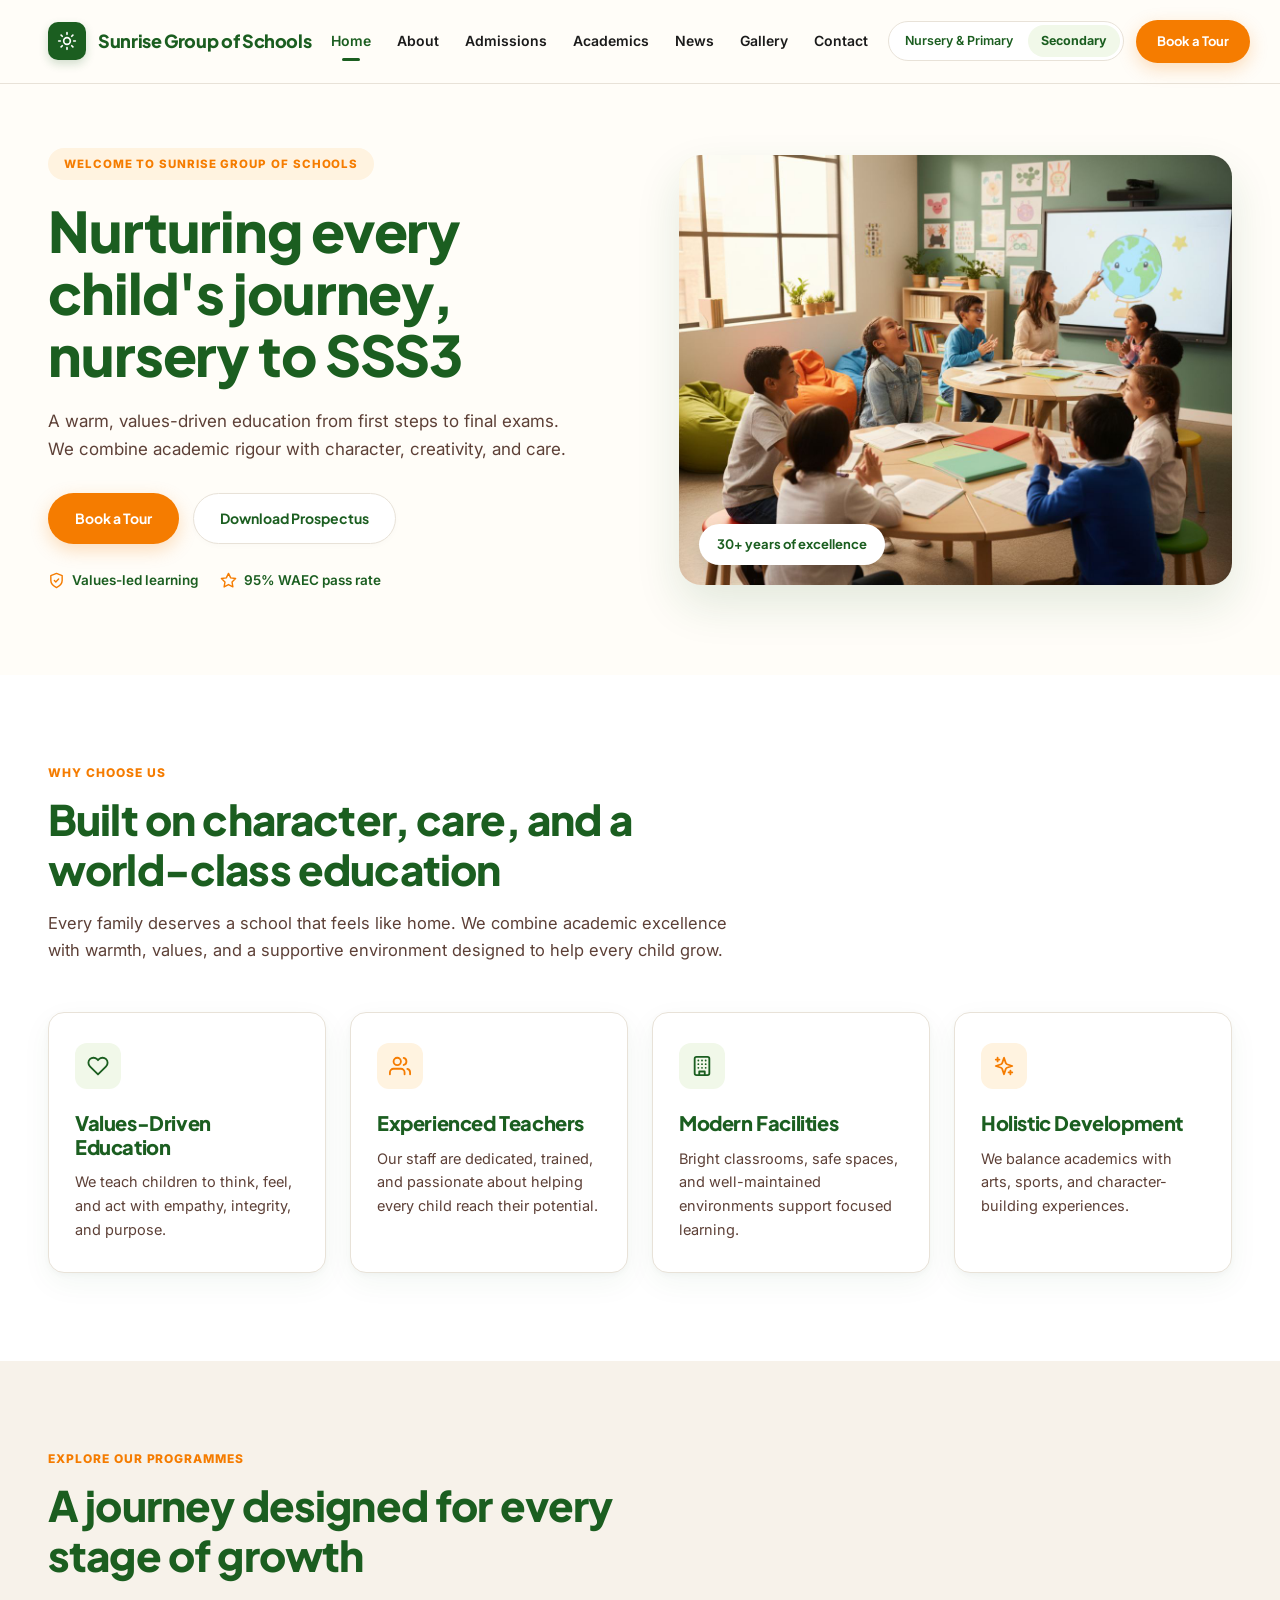
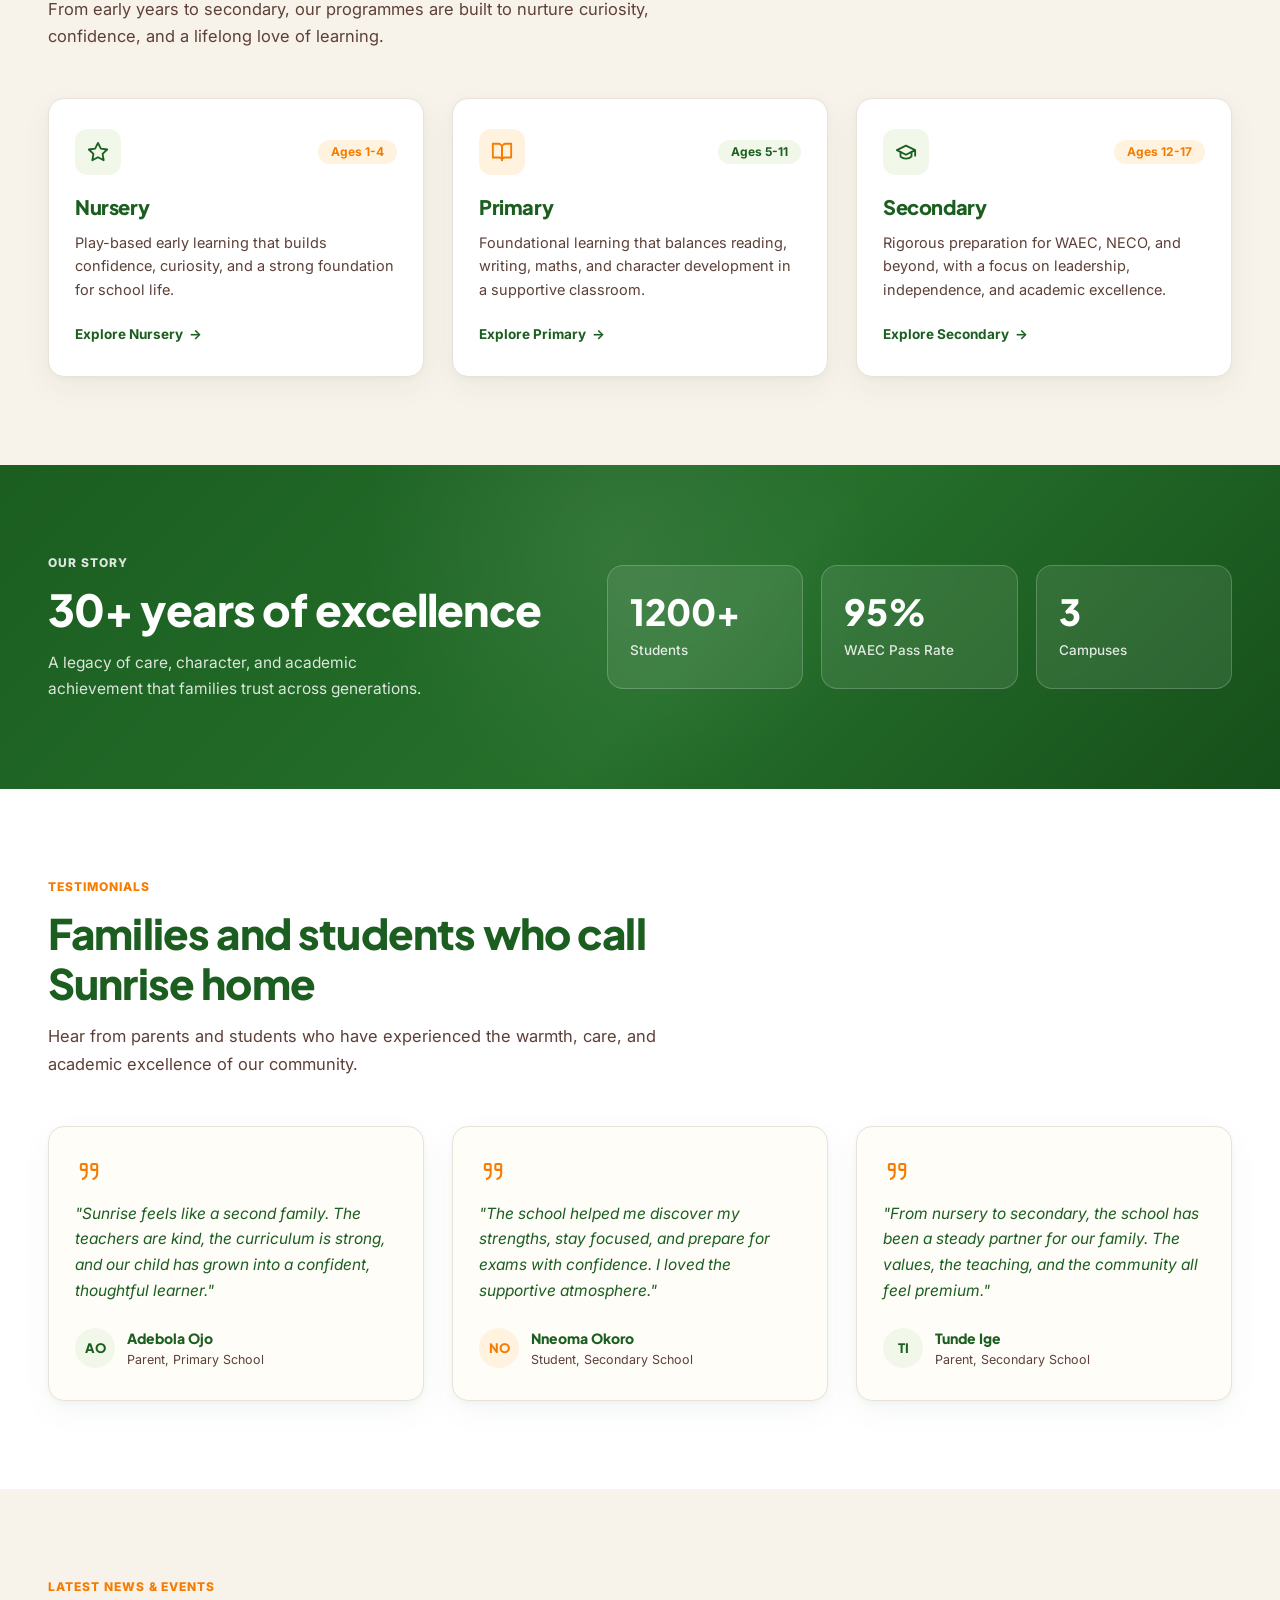
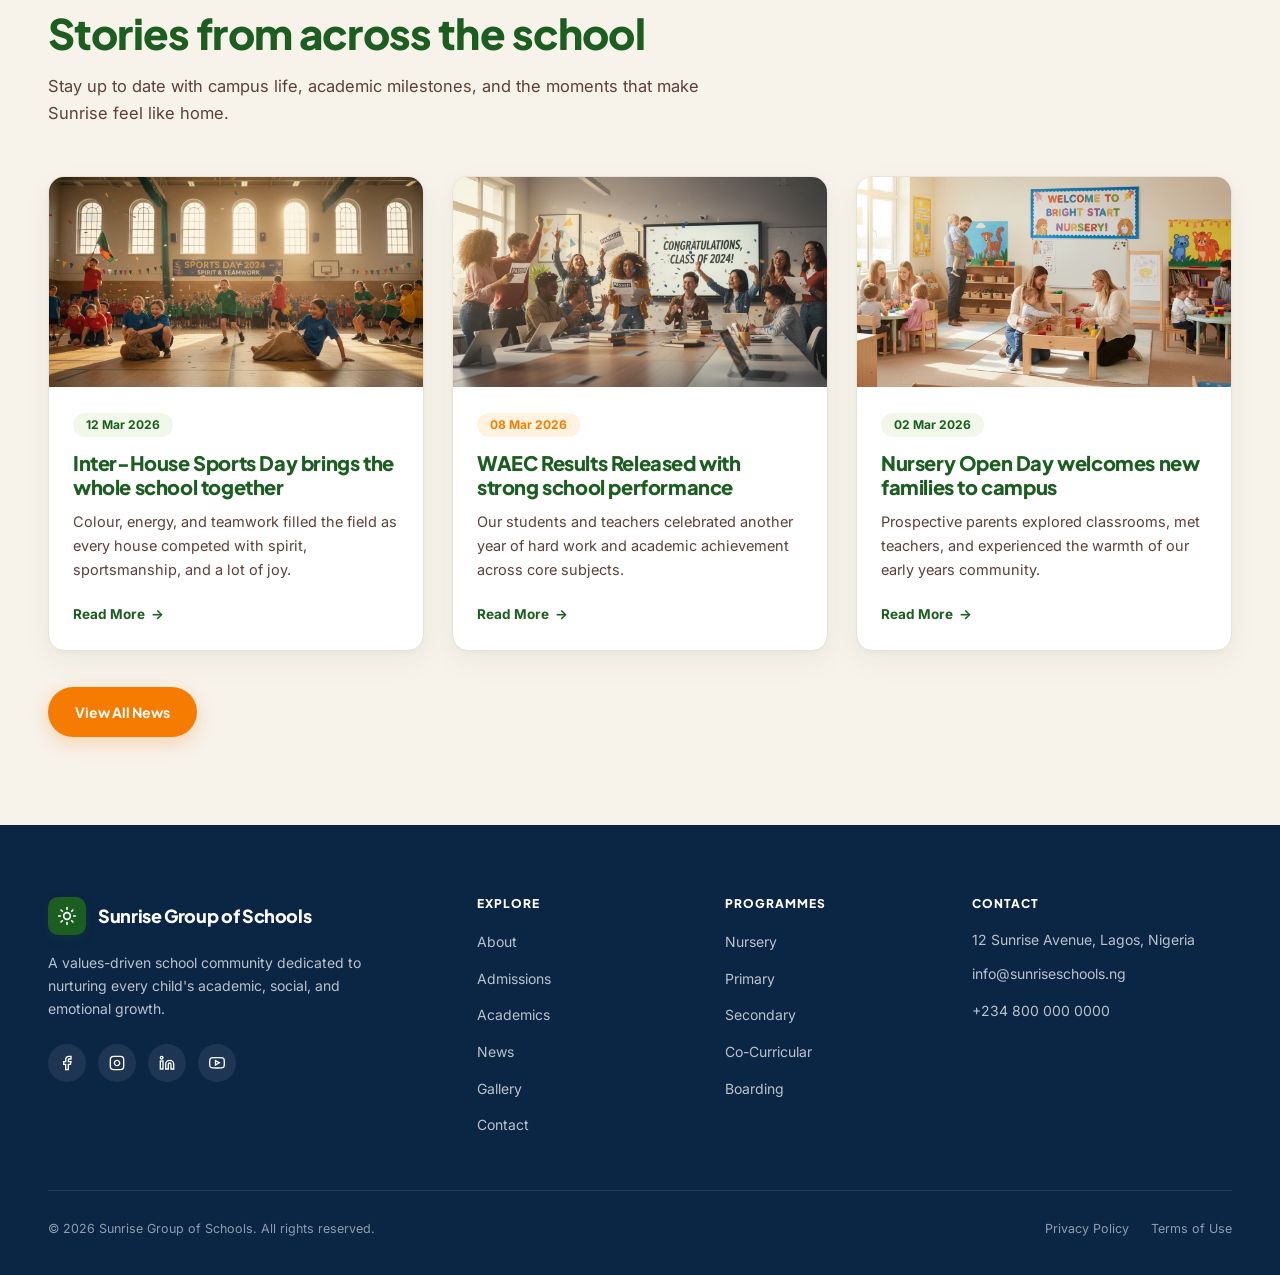
==== index.html @ 2dfd9994 "Build complete Sunrise Group of Schools website from Figma PDFs and all remaining pages" ====
<!DOCTYPE html>
<html lang="en">
<head>
  <meta charset="UTF-8" />
  <meta name="viewport" content="width=device-width, initial-scale=1.0" />
  <title>Sunrise Group of Schools | Nurturing Every Child's Journey, Nursery to SSS3</title>
  <meta name="description" content="A warm, values-driven education from first steps to final exams. Sunrise Group of Schools combines academic rigour with character, creativity, and care across Lagos, Nigeria." />
  <link rel="stylesheet" href="assets/css/styles.css" />
</head>
<body>

  <!-- ================= HEADER ================= -->
  <header class="site-header">
    <div class="header-inner">
      <a href="index.html" class="brand-logo">
        <span class="brand-icon" aria-hidden="true">
          <svg viewBox="0 0 24 24" fill="none" stroke="currentColor" stroke-width="2" stroke-linecap="round" stroke-linejoin="round">
            <circle cx="12" cy="12" r="4"></circle>
            <path d="M12 2v2M12 20v2M4.93 4.93l1.41 1.41M17.66 17.66l1.41 1.41M2 12h2M20 12h2M6.34 17.66l-1.41 1.41M19.07 4.93l-1.41 1.41"></path>
          </svg>
        </span>
        <span>Sunrise Group of Schools</span>
      </a>

      <nav class="main-nav" aria-label="Main Navigation">
        <a href="index.html" class="nav-link active">Home</a>
        <a href="about.html" class="nav-link">About</a>
        <a href="admissions.html" class="nav-link">Admissions</a>
        <a href="academics.html" class="nav-link">Academics</a>
        <a href="news.html" class="nav-link">News</a>
        <a href="gallery.html" class="nav-link">Gallery</a>
        <a href="contact.html" class="nav-link">Contact</a>
      </nav>

      <div class="header-actions">
        <div class="programme-switcher" aria-label="School Sections">
          <a href="nursery-primary.html" class="programme-pill">Nursery &amp; Primary</a>
          <a href="secondary.html" class="programme-pill highlighted">Secondary</a>
        </div>
        <button class="mobile-menu-toggle" aria-label="Toggle Menu" aria-expanded="false">
          <svg width="20" height="20" viewBox="0 0 24 24" fill="none" stroke="currentColor" stroke-width="2.2" stroke-linecap="round">
            <line x1="3" y1="6" x2="21" y2="6"></line>
            <line x1="3" y1="12" x2="21" y2="12"></line>
            <line x1="3" y1="18" x2="21" y2="18"></line>
          </svg>
        </button>
        <a href="contact.html#book-tour" class="btn btn-sm btn-orange">Book a Tour</a>
      </div>
    </div>

    <!-- Mobile Navigation Drawer -->
    <div class="mobile-drawer">
      <a href="index.html" class="nav-link active">Home</a>
      <a href="about.html" class="nav-link">About</a>
      <a href="admissions.html" class="nav-link">Admissions</a>
      <a href="academics.html" class="nav-link">Academics</a>
      <a href="news.html" class="nav-link">News</a>
      <a href="gallery.html" class="nav-link">Gallery</a>
      <a href="contact.html" class="nav-link">Contact</a>
      <div class="programme-switcher">
        <a href="nursery-primary.html" class="programme-pill">Nursery &amp; Primary</a>
        <a href="secondary.html" class="programme-pill highlighted">Secondary</a>
      </div>
    </div>
  </header>

  <main>
    <!-- ================= HERO SECTION ================= -->
    <section class="hero-split">
      <div class="container">
        <div class="hero-grid">
          <div class="hero-content">
            <span class="eyebrow-pill">Welcome to Sunrise Group of Schools</span>
            <h1 class="hero-title">Nurturing every child's journey, nursery to SSS3</h1>
            <p class="hero-desc">
              A warm, values-driven education from first steps to final exams. We combine academic rigour with character, creativity, and care.
            </p>
            <div class="hero-buttons">
              <a href="contact.html#book-tour" class="btn btn-orange">Book a Tour</a>
              <a href="assets/Sunrise-Prospectus-2026.pdf" download class="btn btn-outline">Download Prospectus</a>
            </div>
            <div class="hero-trust">
              <span class="trust-item">
                <svg viewBox="0 0 24 24" fill="none" stroke="currentColor" stroke-width="2" stroke-linecap="round" stroke-linejoin="round">
                  <path d="M12 22s8-4 8-10V5l-8-3-8 3v7c0 6 8 10 8 10z"></path>
                  <path d="m9 12 2 2 4-4"></path>
                </svg>
                Values-led learning
              </span>
              <span class="trust-item">
                <svg viewBox="0 0 24 24" fill="none" stroke="currentColor" stroke-width="2" stroke-linecap="round" stroke-linejoin="round">
                  <polygon points="12 2 15.09 8.26 22 9.27 17 14.14 18.18 21.02 12 17.77 5.82 21.02 7 14.14 2 9.27 8.91 8.26 12 2"></polygon>
                </svg>
                95% WAEC pass rate
              </span>
            </div>
          </div>

          <div class="hero-media">
            <img src="assets/images/hero-home.jpg" alt="Sunrise Group of Schools teacher and smiling students in interactive classroom" />
            <div class="floating-pill">30+ years of excellence</div>
          </div>
        </div>
      </div>
    </section>

    <!-- ================= WHY CHOOSE US ================= -->
    <section class="section section-white">
      <div class="container">
        <div class="section-header">
          <span class="eyebrow-text">Why Choose Us</span>
          <h2 class="section-title">Built on character, care, and a world-class education</h2>
          <p class="section-subtitle">
            Every family deserves a school that feels like home. We combine academic excellence with warmth, values, and a supportive environment designed to help every child grow.
          </p>
        </div>

        <div class="grid-4">
          <div class="card">
            <div class="icon-box green">
              <svg viewBox="0 0 24 24" fill="none" stroke="currentColor" stroke-width="2" stroke-linecap="round" stroke-linejoin="round">
                <path d="M20.84 4.61a5.5 5.5 0 0 0-7.78 0L12 5.67l-1.06-1.06a5.5 5.5 0 0 0-7.78 7.78l1.06 1.06L12 21.23l7.78-7.78 1.06-1.06a5.5 5.5 0 0 0 0-7.78z"></path>
              </svg>
            </div>
            <h3 class="card-title">Values-Driven Education</h3>
            <p class="card-text">
              We teach children to think, feel, and act with empathy, integrity, and purpose.
            </p>
          </div>

          <div class="card">
            <div class="icon-box orange">
              <svg viewBox="0 0 24 24" fill="none" stroke="currentColor" stroke-width="2" stroke-linecap="round" stroke-linejoin="round">
                <path d="M17 21v-2a4 4 0 0 0-4-4H5a4 4 0 0 0-4 4v2"></path>
                <circle cx="9" cy="7" r="4"></circle>
                <path d="M23 21v-2a4 4 0 0 0-3-3.87"></path>
                <path d="M16 3.13a4 4 0 0 1 0 7.75"></path>
              </svg>
            </div>
            <h3 class="card-title">Experienced Teachers</h3>
            <p class="card-text">
              Our staff are dedicated, trained, and passionate about helping every child reach their potential.
            </p>
          </div>

          <div class="card">
            <div class="icon-box green">
              <svg viewBox="0 0 24 24" fill="none" stroke="currentColor" stroke-width="2" stroke-linecap="round" stroke-linejoin="round">
                <rect x="4" y="2" width="16" height="20" rx="2" ry="2"></rect>
                <path d="M9 22v-4h6v4"></path>
                <path d="M8 6h.01M16 6h.01M12 6h.01M12 10h.01M12 14h.01M16 10h.01M16 14h.01M8 10h.01M8 14h.01"></path>
              </svg>
            </div>
            <h3 class="card-title">Modern Facilities</h3>
            <p class="card-text">
              Bright classrooms, safe spaces, and well-maintained environments support focused learning.
            </p>
          </div>

          <div class="card">
            <div class="icon-box orange">
              <svg viewBox="0 0 24 24" fill="none" stroke="currentColor" stroke-width="2" stroke-linecap="round" stroke-linejoin="round">
                <path d="m12 3-1.912 5.813a2 2 0 0 1-1.275 1.275L3 12l5.813 1.912a2 2 0 0 1 1.275 1.275L12 21l1.912-5.813a2 2 0 0 1 1.275-1.275L21 12l-5.813-1.912a2 2 0 0 1-1.275-1.275L12 3Z"></path>
                <path d="M5 3v4M19 17v4M3 5h4M17 19h4"></path>
              </svg>
            </div>
            <h3 class="card-title">Holistic Development</h3>
            <p class="card-text">
              We balance academics with arts, sports, and character-building experiences.
            </p>
          </div>
        </div>
      </div>
    </section>

    <!-- ================= EXPLORE OUR PROGRAMMES ================= -->
    <section class="section section-oatmeal">
      <div class="container">
        <div class="section-header">
          <span class="eyebrow-text">Explore Our Programmes</span>
          <h2 class="section-title">A journey designed for every stage of growth</h2>
          <p class="section-subtitle">
            From early years to secondary, our programmes are built to nurture curiosity, confidence, and a lifelong love of learning.
          </p>
        </div>

        <div class="grid-3">
          <div class="card">
            <div class="card-top-between">
              <div class="icon-box green">
                <svg viewBox="0 0 24 24" fill="none" stroke="currentColor" stroke-width="2" stroke-linecap="round" stroke-linejoin="round">
                  <polygon points="12 2 15.09 8.26 22 9.27 17 14.14 18.18 21.02 12 17.77 5.82 21.02 7 14.14 2 9.27 8.91 8.26 12 2"></polygon>
                </svg>
              </div>
              <span class="badge badge-orange">Ages 1-4</span>
            </div>
            <h3 class="card-title">Nursery</h3>
            <p class="card-text">
              Play-based early learning that builds confidence, curiosity, and a strong foundation for school life.
            </p>
            <a href="nursery-primary.html#nursery" class="card-link">Explore Nursery <span>&rarr;</span></a>
          </div>

          <div class="card">
            <div class="card-top-between">
              <div class="icon-box orange">
                <svg viewBox="0 0 24 24" fill="none" stroke="currentColor" stroke-width="2" stroke-linecap="round" stroke-linejoin="round">
                  <path d="M2 3h6a4 4 0 0 1 4 4v14a3 3 0 0 0-3-3H2z"></path>
                  <path d="M22 3h-6a4 4 0 0 0-4 4v14a3 3 0 0 1 3-3h7z"></path>
                </svg>
              </div>
              <span class="badge badge-green">Ages 5-11</span>
            </div>
            <h3 class="card-title">Primary</h3>
            <p class="card-text">
              Foundational learning that balances reading, writing, maths, and character development in a supportive classroom.
            </p>
            <a href="nursery-primary.html#primary" class="card-link">Explore Primary <span>&rarr;</span></a>
          </div>

          <div class="card">
            <div class="card-top-between">
              <div class="icon-box green">
                <svg viewBox="0 0 24 24" fill="none" stroke="currentColor" stroke-width="2" stroke-linecap="round" stroke-linejoin="round">
                  <path d="M22 10v6M2 10l10-5 10 5-10 5z"></path>
                  <path d="M6 12v5c3 3 9 3 12 0v-5"></path>
                </svg>
              </div>
              <span class="badge badge-orange">Ages 12-17</span>
            </div>
            <h3 class="card-title">Secondary</h3>
            <p class="card-text">
              Rigorous preparation for WAEC, NECO, and beyond, with a focus on leadership, independence, and academic excellence.
            </p>
            <a href="secondary.html" class="card-link">Explore Secondary <span>&rarr;</span></a>
          </div>
        </div>
      </div>
    </section>

    <!-- ================= OUR STORY STATS BANNER ================= -->
    <section class="section section-green">
      <div class="container">
        <div class="stats-banner-grid">
          <div>
            <span class="eyebrow-text light">Our Story</span>
            <h2 class="stats-banner-title">30+ years of excellence</h2>
            <p class="stats-banner-desc">
              A legacy of care, character, and academic achievement that families trust across generations.
            </p>
          </div>

          <div class="stats-cards-row">
            <div class="stat-glass-card">
              <div class="stat-number">1200+</div>
              <div class="stat-label">Students</div>
            </div>
            <div class="stat-glass-card">
              <div class="stat-number">95%</div>
              <div class="stat-label">WAEC Pass Rate</div>
            </div>
            <div class="stat-glass-card">
              <div class="stat-number">3</div>
              <div class="stat-label">Campuses</div>
            </div>
          </div>
        </div>
      </div>
    </section>

    <!-- ================= TESTIMONIALS ================= -->
    <section class="section section-white">
      <div class="container">
        <div class="section-header">
          <span class="eyebrow-text">Testimonials</span>
          <h2 class="section-title">Families and students who call Sunrise home</h2>
          <p class="section-subtitle">
            Hear from parents and students who have experienced the warmth, care, and academic excellence of our community.
          </p>
        </div>

        <div class="grid-3">
          <div class="card card-cream">
            <div class="quote-mark" aria-hidden="true">
              <svg viewBox="0 0 24 24" fill="none" stroke="currentColor" stroke-width="1.8">
                <path d="M10 11H6a1 1 0 0 1-1-1V7a1 1 0 0 1 1-1h3a1 1 0 0 1 1 1v7c0 2.667-1.333 4.333-4 5"></path>
                <path d="M19 11h-4a1 1 0 0 1-1-1V7a1 1 0 0 1 1-1h3a1 1 0 0 1 1 1v7c0 2.667-1.333 4.333-4 5"></path>
              </svg>
            </div>
            <p class="quote-text">
              "Sunrise feels like a second family. The teachers are kind, the curriculum is strong, and our child has grown into a confident, thoughtful learner."
            </p>
            <div class="quote-author">
              <span class="avatar-initials green">AO</span>
              <div>
                <div class="author-name">Adebola Ojo</div>
                <div class="author-meta">Parent, Primary School</div>
              </div>
            </div>
          </div>

          <div class="card card-cream">
            <div class="quote-mark" aria-hidden="true">
              <svg viewBox="0 0 24 24" fill="none" stroke="currentColor" stroke-width="1.8">
                <path d="M10 11H6a1 1 0 0 1-1-1V7a1 1 0 0 1 1-1h3a1 1 0 0 1 1 1v7c0 2.667-1.333 4.333-4 5"></path>
                <path d="M19 11h-4a1 1 0 0 1-1-1V7a1 1 0 0 1 1-1h3a1 1 0 0 1 1 1v7c0 2.667-1.333 4.333-4 5"></path>
              </svg>
            </div>
            <p class="quote-text">
              "The school helped me discover my strengths, stay focused, and prepare for exams with confidence. I loved the supportive atmosphere."
            </p>
            <div class="quote-author">
              <span class="avatar-initials orange">NO</span>
              <div>
                <div class="author-name">Nneoma Okoro</div>
                <div class="author-meta">Student, Secondary School</div>
              </div>
            </div>
          </div>

          <div class="card card-cream">
            <div class="quote-mark" aria-hidden="true">
              <svg viewBox="0 0 24 24" fill="none" stroke="currentColor" stroke-width="1.8">
                <path d="M10 11H6a1 1 0 0 1-1-1V7a1 1 0 0 1 1-1h3a1 1 0 0 1 1 1v7c0 2.667-1.333 4.333-4 5"></path>
                <path d="M19 11h-4a1 1 0 0 1-1-1V7a1 1 0 0 1 1-1h3a1 1 0 0 1 1 1v7c0 2.667-1.333 4.333-4 5"></path>
              </svg>
            </div>
            <p class="quote-text">
              "From nursery to secondary, the school has been a steady partner for our family. The values, the teaching, and the community all feel premium."
            </p>
            <div class="quote-author">
              <span class="avatar-initials green">TI</span>
              <div>
                <div class="author-name">Tunde Ige</div>
                <div class="author-meta">Parent, Secondary School</div>
              </div>
            </div>
          </div>
        </div>
      </div>
    </section>

    <!-- ================= LATEST NEWS & EVENTS ================= -->
    <section class="section section-oatmeal">
      <div class="container">
        <div class="section-header">
          <span class="eyebrow-text">Latest News &amp; Events</span>
          <h2 class="section-title">Stories from across the school</h2>
          <p class="section-subtitle">
            Stay up to date with campus life, academic milestones, and the moments that make Sunrise feel like home.
          </p>
        </div>

        <div class="grid-3">
          <article class="photo-card">
            <div class="photo-card-img">
              <img src="assets/images/news-sports-day.jpg" alt="Inter-House Sports Day brings the whole school together" />
            </div>
            <div class="photo-card-body">
              <div style="margin-bottom: 14px;">
                <span class="badge badge-green">12 Mar 2026</span>
              </div>
              <h3 class="card-title">Inter-House Sports Day brings the whole school together</h3>
              <p class="card-text">
                Colour, energy, and teamwork filled the field as every house competed with spirit, sportsmanship, and a lot of joy.
              </p>
              <a href="news.html#sports-day" class="card-link">Read More <span>&rarr;</span></a>
            </div>
          </article>

          <article class="photo-card">
            <div class="photo-card-img">
              <img src="assets/images/news-waec-results.jpg" alt="WAEC Results Released with strong school performance" />
            </div>
            <div class="photo-card-body">
              <div style="margin-bottom: 14px;">
                <span class="badge badge-orange">08 Mar 2026</span>
              </div>
              <h3 class="card-title">WAEC Results Released with strong school performance</h3>
              <p class="card-text">
                Our students and teachers celebrated another year of hard work and academic achievement across core subjects.
              </p>
              <a href="news.html#waec-results" class="card-link">Read More <span>&rarr;</span></a>
            </div>
          </article>

          <article class="photo-card">
            <div class="photo-card-img">
              <img src="assets/images/news-nursery-openday.jpg" alt="Nursery Open Day welcomes new families to campus" />
            </div>
            <div class="photo-card-body">
              <div style="margin-bottom: 14px;">
                <span class="badge badge-green">02 Mar 2026</span>
              </div>
              <h3 class="card-title">Nursery Open Day welcomes new families to campus</h3>
              <p class="card-text">
                Prospective parents explored classrooms, met teachers, and experienced the warmth of our early years community.
              </p>
              <a href="news.html#nursery-openday" class="card-link">Read More <span>&rarr;</span></a>
            </div>
          </article>
        </div>

        <div style="margin-top: 36px;">
          <a href="news.html" class="btn btn-orange">View All News</a>
        </div>
      </div>
    </section>
  </main>

  <!-- ================= FOOTER ================= -->
  <footer class="site-footer">
    <div class="container">
      <div class="footer-grid">
        <div>
          <a href="index.html" class="brand-logo">
            <span class="brand-icon" aria-hidden="true">
              <svg viewBox="0 0 24 24" fill="none" stroke="currentColor" stroke-width="2" stroke-linecap="round" stroke-linejoin="round">
                <circle cx="12" cy="12" r="4"></circle>
                <path d="M12 2v2M12 20v2M4.93 4.93l1.41 1.41M17.66 17.66l1.41 1.41M2 12h2M20 12h2M6.34 17.66l-1.41 1.41M19.07 4.93l-1.41 1.41"></path>
              </svg>
            </span>
            <span class="footer-brand-title">Sunrise Group of Schools</span>
          </a>
          <p class="footer-desc">
            A values-driven school community dedicated to nurturing every child's academic, social, and emotional growth.
          </p>
          <div class="social-links">
            <a href="contact.html" class="social-btn" aria-label="Facebook">
              <svg viewBox="0 0 24 24" fill="none" stroke="currentColor" stroke-width="2"><path d="M18 2h-3a5 5 0 0 0-5 5v3H7v4h3v8h4v-8h3l1-4h-4V7a1 1 0 0 1 1-1h3z"></path></svg>
            </a>
            <a href="gallery.html" class="social-btn" aria-label="Instagram">
              <svg viewBox="0 0 24 24" fill="none" stroke="currentColor" stroke-width="2"><rect x="2" y="2" width="20" height="20" rx="5" ry="5"></rect><path d="M16 11.37A4 4 0 1 1 12.63 8 4 4 0 0 1 16 11.37z"></path><line x1="17.5" y1="6.5" x2="17.51" y2="6.5"></line></svg>
            </a>
            <a href="about.html" class="social-btn" aria-label="LinkedIn">
              <svg viewBox="0 0 24 24" fill="none" stroke="currentColor" stroke-width="2"><path d="M16 8a6 6 0 0 1 6 6v7h-4v-7a2 2 0 0 0-2-2 2 2 0 0 0-2 2v7h-4v-7a6 6 0 0 1 6-6z"></path><rect x="2" y="9" width="4" height="12"></rect><circle cx="4" cy="4" r="2"></circle></svg>
            </a>
            <a href="news.html" class="social-btn" aria-label="YouTube">
              <svg viewBox="0 0 24 24" fill="none" stroke="currentColor" stroke-width="2"><path d="M22.54 6.42a2.78 2.78 0 0 0-1.94-2C18.88 4 12 4 12 4s-6.88 0-8.6.46a2.78 2.78 0 0 0-1.94 2A29 29 0 0 0 1 11.75a29 29 0 0 0 .46 5.33A2.78 2.78 0 0 0 3.4 19c1.72.46 8.6.46 8.6.46s6.88 0 8.6-.46a2.78 2.78 0 0 0 1.94-2 29 29 0 0 0 .46-5.25 29 29 0 0 0-.46-5.33z"></path><polygon points="9.75 15.02 15.5 11.75 9.75 8.48 9.75 15.02"></polygon></svg>
            </a>
          </div>
        </div>

        <div>
          <h4 class="footer-col-title">Explore</h4>
          <ul class="footer-links">
            <li><a href="about.html">About</a></li>
            <li><a href="admissions.html">Admissions</a></li>
            <li><a href="academics.html">Academics</a></li>
            <li><a href="news.html">News</a></li>
            <li><a href="gallery.html">Gallery</a></li>
            <li><a href="contact.html">Contact</a></li>
          </ul>
        </div>

        <div>
          <h4 class="footer-col-title">Programmes</h4>
          <ul class="footer-links">
            <li><a href="nursery-primary.html#nursery">Nursery</a></li>
            <li><a href="nursery-primary.html#primary">Primary</a></li>
            <li><a href="secondary.html">Secondary</a></li>
            <li><a href="academics.html#beyond-classroom">Co-Curricular</a></li>
            <li><a href="secondary.html#boarding">Boarding</a></li>
          </ul>
        </div>

        <div>
          <h4 class="footer-col-title">Contact</h4>
          <ul class="footer-links">
            <li class="footer-contact-item">12 Sunrise Avenue, Lagos, Nigeria</li>
            <li><a href="mailto:info@sunriseschools.ng">info@sunriseschools.ng</a></li>
            <li><a href="tel:+2348000000000">+234 800 000 0000</a></li>
          </ul>
        </div>
      </div>

      <div class="footer-bottom">
        <div>&copy; 2026 Sunrise Group of Schools. All rights reserved.</div>
        <div class="footer-legal">
          <a href="contact.html#privacy">Privacy Policy</a>
          <a href="contact.html#terms">Terms of Use</a>
        </div>
      </div>
    </div>
  </footer>

  <script src="assets/js/main.js"></script>
</body>
</html>
---- assets/css/styles.css ----
@import url('https://fonts.googleapis.com/css2?family=Inter:ital,wght@0,400;0,500;0,600;0,700;1,400;1,500&family=Plus+Jakarta+Sans:wght@600;700;800&display=swap');

:root {
  --green-primary: #1b5e20;
  --green-dark: #134617;
  --green-light: #f1f8e9;
  --green-tint: #e4f2d5;
  --orange-primary: #f57c00;
  --orange-hover: #e06d00;
  --orange-light: #fff3e0;
  --orange-tint: #ffe5bd;
  --navy-footer: #0b2545;
  --bg-cream: #fffdf8;
  --bg-oatmeal: #f7f2ea;
  --bg-white: #ffffff;
  --text-dark: #1b1b1b;
  --text-muted: #5d4037;
  --text-light: #7a635b;
  --border-warm: #e8e2d8;
  --shadow-card: 0 10px 30px rgba(27, 94, 32, 0.05), 0 2px 6px rgba(27, 27, 27, 0.03);
  --shadow-hover: 0 18px 40px rgba(27, 94, 32, 0.1), 0 4px 12px rgba(27, 27, 27, 0.05);
  --shadow-photo: 0 20px 45px rgba(27, 94, 32, 0.12);
  --radius-sm: 10px;
  --radius-md: 16px;
  --radius-lg: 22px;
  --radius-pill: 9999px;
  --container-max: 1280px;
  --transition: all 0.25s cubic-bezier(0.16, 1, 0.3, 1);
}

*, *::before, *::after {
  box-sizing: border-box;
  margin: 0;
  padding: 0;
}

html {
  scroll-behavior: smooth;
  -webkit-font-smoothing: antialiased;
  -moz-osx-font-smoothing: grayscale;
}

body {
  font-family: 'Inter', -apple-system, BlinkMacSystemFont, sans-serif;
  background-color: var(--bg-cream);
  color: var(--text-dark);
  line-height: 1.6;
  font-size: 16px;
  overflow-x: hidden;
}

h1, h2, h3, h4, h5, h6 {
  font-family: 'Plus Jakarta Sans', 'Inter', sans-serif;
  color: var(--green-primary);
  line-height: 1.18;
  letter-spacing: -0.02em;
}

a {
  color: inherit;
  text-decoration: none;
  transition: var(--transition);
}

img {
  max-width: 100%;
  height: auto;
  display: block;
}

ul {
  list-style: none;
}

.container {
  max-width: var(--container-max);
  margin: 0 auto;
  padding: 0 48px;
}

@media (max-width: 768px) {
  .container {
    padding: 0 20px;
  }
}

/* =========================================
   HEADER & NAVIGATION (Matches Figma 84px/60px)
   ========================================= */
.site-header {
  position: sticky;
  top: 0;
  z-index: 1000;
  background-color: rgba(255, 253, 248, 0.96);
  backdrop-filter: blur(12px);
  border-bottom: 1px solid var(--border-warm);
  height: 84px;
  display: flex;
  align-items: center;
}

.header-inner {
  width: 100%;
  max-width: var(--container-max);
  margin: 0 auto;
  padding: 0 48px;
  display: flex;
  align-items: center;
  justify-content: space-between;
  gap: 20px;
}

.brand-logo {
  display: inline-flex;
  align-items: center;
  gap: 12px;
  font-family: 'Plus Jakarta Sans', sans-serif;
  font-weight: 800;
  font-size: 18px;
  color: var(--green-primary);
  letter-spacing: -0.02em;
  flex-shrink: 0;
}

.brand-icon {
  width: 38px;
  height: 38px;
  border-radius: 10px;
  background-color: var(--green-primary);
  color: var(--bg-white);
  display: inline-flex;
  align-items: center;
  justify-content: center;
  flex-shrink: 0;
  box-shadow: 0 4px 10px rgba(27, 94, 32, 0.2);
}

.brand-icon svg {
  width: 20px;
  height: 20px;
}

.main-nav {
  display: flex;
  align-items: center;
  gap: 26px;
}

.nav-link {
  font-size: 14px;
  font-weight: 600;
  color: var(--text-dark);
  padding: 6px 0;
  position: relative;
}

.nav-link:hover,
.nav-link.active {
  color: var(--green-primary);
}

.nav-link.active::after {
  content: '';
  position: absolute;
  bottom: -2px;
  left: 50%;
  transform: translateX(-50%);
  width: 18px;
  height: 2.5px;
  border-radius: 2px;
  background-color: var(--green-primary);
}

.header-actions {
  display: flex;
  align-items: center;
  gap: 12px;
  flex-shrink: 0;
}

.programme-switcher {
  display: inline-flex;
  align-items: center;
  background-color: var(--bg-white);
  border: 1px solid var(--border-warm);
  border-radius: var(--radius-pill);
  padding: 3px;
  gap: 2px;
}

.programme-pill {
  font-size: 12.5px;
  font-weight: 600;
  color: var(--green-primary);
  padding: 6px 13px;
  border-radius: var(--radius-pill);
  white-space: nowrap;
}

.programme-pill:hover {
  background-color: var(--green-light);
}

.programme-pill.highlighted {
  background-color: var(--green-light);
  color: var(--green-primary);
  font-weight: 700;
}

.mobile-menu-toggle {
  display: none;
  width: 38px;
  height: 38px;
  border-radius: 10px;
  background-color: var(--green-light);
  color: var(--green-primary);
  border: none;
  align-items: center;
  justify-content: center;
  cursor: pointer;
  transition: var(--transition);
}

.mobile-menu-toggle:hover {
  background-color: var(--green-tint);
}

.mobile-drawer {
  display: none;
  position: fixed;
  top: 64px;
  left: 0;
  right: 0;
  background-color: var(--bg-cream);
  border-bottom: 1px solid var(--border-warm);
  box-shadow: 0 20px 40px rgba(0, 0, 0, 0.1);
  padding: 20px;
  z-index: 999;
  flex-direction: column;
  gap: 14px;
}

.mobile-drawer.open {
  display: flex;
}

.mobile-drawer .nav-link {
  font-size: 16px;
  padding: 10px 12px;
  border-radius: 8px;
}

.mobile-drawer .nav-link.active {
  background-color: var(--green-light);
}

.mobile-drawer .nav-link.active::after {
  display: none;
}

.mobile-drawer .programme-switcher {
  width: 100%;
  justify-content: center;
  margin-top: 6px;
}

.mobile-drawer .programme-pill {
  flex: 1;
  text-align: center;
  padding: 8px 12px;
}

@media (max-width: 1120px) {
  .main-nav,
  .header-actions .programme-switcher {
    display: none;
  }
  .mobile-menu-toggle {
    display: inline-flex;
  }
  .site-header {
    height: 64px;
  }
  .header-inner {
    padding: 0 20px;
  }
  .brand-logo {
    font-size: 15px;
    gap: 8px;
  }
  .brand-icon {
    width: 32px;
    height: 32px;
  }
}

/* =========================================
   BUTTONS & BADGES
   ========================================= */
.btn {
  display: inline-flex;
  align-items: center;
  justify-content: center;
  gap: 8px;
  padding: 13px 26px;
  border-radius: var(--radius-pill);
  font-family: 'Plus Jakarta Sans', sans-serif;
  font-size: 14px;
  font-weight: 700;
  cursor: pointer;
  border: 1px solid transparent;
  transition: var(--transition);
  white-space: nowrap;
}

.btn-sm {
  padding: 10px 20px;
  font-size: 13px;
}

.btn-orange {
  background-color: var(--orange-primary);
  color: var(--bg-white);
  box-shadow: 0 6px 18px rgba(245, 124, 0, 0.25);
}

.btn-orange:hover {
  background-color: var(--orange-hover);
  transform: translateY(-2px);
  box-shadow: 0 10px 24px rgba(245, 124, 0, 0.32);
}

.btn-green {
  background-color: var(--green-primary);
  color: var(--bg-white);
  box-shadow: 0 6px 18px rgba(27, 94, 32, 0.22);
}

.btn-green:hover {
  background-color: var(--green-dark);
  transform: translateY(-2px);
}

.btn-outline {
  background-color: var(--bg-white);
  color: var(--green-primary);
  border: 1px solid var(--border-warm);
  box-shadow: 0 2px 6px rgba(0, 0, 0, 0.02);
}

.btn-outline:hover {
  border-color: var(--green-primary);
  background-color: var(--green-light);
  transform: translateY(-2px);
}

.btn-outline-light {
  background-color: rgba(255, 255, 255, 0.08);
  color: var(--bg-white);
  border: 1px solid rgba(255, 255, 255, 0.35);
}

.btn-outline-light:hover {
  background-color: rgba(255, 255, 255, 0.18);
  border-color: var(--bg-white);
  transform: translateY(-2px);
}

.eyebrow-pill {
  display: inline-flex;
  align-items: center;
  gap: 6px;
  background-color: var(--orange-light);
  color: var(--orange-primary);
  font-size: 11.5px;
  font-weight: 800;
  text-transform: uppercase;
  letter-spacing: 0.08em;
  padding: 7px 16px;
  border-radius: var(--radius-pill);
  margin-bottom: 20px;
}

.eyebrow-text {
  display: block;
  color: var(--orange-primary);
  font-size: 12px;
  font-weight: 800;
  text-transform: uppercase;
  letter-spacing: 0.08em;
  margin-bottom: 12px;
}

.eyebrow-text.light {
  color: rgba(255, 255, 255, 0.85);
}

.badge {
  display: inline-flex;
  align-items: center;
  padding: 5px 13px;
  border-radius: var(--radius-pill);
  font-size: 12px;
  font-weight: 700;
  line-height: 1.2;
}

.badge-orange {
  background-color: var(--orange-light);
  color: var(--orange-primary);
}

.badge-green {
  background-color: var(--green-light);
  color: var(--green-primary);
}

/* =========================================
   SECTIONS & LAYOUTS
   ========================================= */
.section {
  padding: 88px 0;
}

.section-cream {
  background-color: var(--bg-cream);
}

.section-white {
  background-color: var(--bg-white);
}

.section-oatmeal {
  background-color: var(--bg-oatmeal);
}

.section-green {
  background: linear-gradient(135deg, #1b5e20 0%, #256f2b 55%, #164f1a 100%);
  color: var(--bg-white);
  position: relative;
  overflow: hidden;
}

.section-green::before {
  content: '';
  position: absolute;
  width: 520px;
  height: 520px;
  border-radius: 50%;
  background: radial-gradient(circle, rgba(255, 255, 255, 0.08) 0%, transparent 70%);
  top: -180px;
  left: 28%;
  pointer-events: none;
}

.section-header {
  max-width: 680px;
  margin-bottom: 48px;
}

.section-header.centered {
  margin-left: auto;
  margin-right: auto;
  text-align: center;
}

.section-title {
  font-size: clamp(30px, 3.5vw, 42px);
  font-weight: 800;
  color: var(--green-primary);
  margin-bottom: 16px;
}

.section-subtitle {
  font-size: 16.5px;
  color: var(--text-muted);
  line-height: 1.65;
}

/* =========================================
   HERO SECTIONS
   ========================================= */
.hero-split {
  padding: 64px 0 84px;
  background-color: var(--bg-cream);
}

.hero-grid {
  display: grid;
  grid-template-columns: 1.02fr 0.98fr;
  gap: 56px;
  align-items: center;
}

.hero-title {
  font-size: clamp(38px, 4.4vw, 56px);
  font-weight: 800;
  color: var(--green-primary);
  line-height: 1.1;
  margin-bottom: 22px;
}

.hero-desc {
  font-size: 17px;
  color: var(--text-muted);
  line-height: 1.65;
  margin-bottom: 30px;
  max-width: 540px;
}

.hero-buttons {
  display: flex;
  flex-wrap: wrap;
  gap: 14px;
  margin-bottom: 26px;
}

.hero-trust {
  display: flex;
  flex-wrap: wrap;
  align-items: center;
  gap: 22px;
  font-size: 13.5px;
  font-weight: 600;
  color: var(--green-primary);
}

.trust-item {
  display: inline-flex;
  align-items: center;
  gap: 7px;
}

.trust-item svg {
  width: 17px;
  height: 17px;
  color: var(--orange-primary);
  flex-shrink: 0;
}

.hero-media {
  position: relative;
  border-radius: var(--radius-lg);
  overflow: hidden;
  box-shadow: var(--shadow-photo);
  background-color: var(--bg-oatmeal);
}

.hero-media img {
  width: 100%;
  height: 100%;
  object-fit: cover;
  aspect-ratio: 1152 / 896;
}

.floating-pill {
  position: absolute;
  bottom: 20px;
  left: 20px;
  background-color: var(--bg-white);
  color: var(--green-primary);
  font-family: 'Plus Jakarta Sans', sans-serif;
  font-size: 13px;
  font-weight: 700;
  padding: 10px 18px;
  border-radius: var(--radius-pill);
  box-shadow: 0 10px 25px rgba(0, 0, 0, 0.14);
}

/* Wide Hero Variant (About Page) */
.hero-stacked {
  padding: 64px 0 84px;
  background-color: var(--bg-cream);
}

.hero-stacked-top {
  max-width: 720px;
  margin-bottom: 44px;
}

.hero-wide-media {
  position: relative;
  border-radius: var(--radius-lg);
  overflow: hidden;
  box-shadow: var(--shadow-photo);
}

.hero-wide-media img {
  width: 100%;
  max-height: 540px;
  object-fit: cover;
  object-position: center 25%;
}

/* =========================================
   CARDS & GRIDS
   ========================================= */
.grid-2 {
  display: grid;
  grid-template-columns: repeat(2, 1fr);
  gap: 28px;
}

.grid-3 {
  display: grid;
  grid-template-columns: repeat(3, 1fr);
  gap: 28px;
}

.grid-4 {
  display: grid;
  grid-template-columns: repeat(4, 1fr);
  gap: 24px;
}

.card {
  background-color: var(--bg-white);
  border: 1px solid var(--border-warm);
  border-radius: var(--radius-md);
  padding: 30px 26px;
  box-shadow: var(--shadow-card);
  transition: var(--transition);
  display: flex;
  flex-direction: column;
}

.card:hover {
  transform: translateY(-4px);
  box-shadow: var(--shadow-hover);
}

.card-cream {
  background-color: var(--bg-cream);
}

.icon-box {
  width: 46px;
  height: 46px;
  border-radius: 12px;
  display: inline-flex;
  align-items: center;
  justify-content: center;
  margin-bottom: 22px;
  flex-shrink: 0;
}

.icon-box svg {
  width: 22px;
  height: 22px;
}

.icon-box.green {
  background-color: var(--green-light);
  color: var(--green-primary);
}

.icon-box.orange {
  background-color: var(--orange-light);
  color: var(--orange-primary);
}

.card-top-between {
  display: flex;
  align-items: center;
  justify-content: space-between;
  margin-bottom: 20px;
}

.card-top-between .icon-box {
  margin-bottom: 0;
}

.card-title {
  font-size: 20px;
  font-weight: 800;
  color: var(--green-primary);
  margin-bottom: 12px;
}

.card-text {
  font-size: 14.5px;
  color: var(--text-muted);
  line-height: 1.65;
  flex-grow: 1;
}

.card-link {
  display: inline-flex;
  align-items: center;
  gap: 6px;
  margin-top: 22px;
  font-size: 13.5px;
  font-weight: 700;
  color: var(--green-primary);
}

.card-link:hover {
  color: var(--orange-primary);
  gap: 10px;
}

/* Photo Cards (News, Facilities, Educators, Leaders) */
.photo-card {
  background-color: var(--bg-white);
  border: 1px solid var(--border-warm);
  border-radius: var(--radius-md);
  overflow: hidden;
  box-shadow: var(--shadow-card);
  transition: var(--transition);
  display: flex;
  flex-direction: column;
}

.photo-card:hover {
  transform: translateY(-4px);
  box-shadow: var(--shadow-hover);
}

.photo-card-img {
  width: 100%;
  height: 210px;
  overflow: hidden;
  background-color: var(--bg-oatmeal);
  position: relative;
}

.photo-card-img.tall {
  height: 250px;
}

.photo-card-img img {
  width: 100%;
  height: 100%;
  object-fit: cover;
  object-position: center top;
  transition: transform 0.5s ease;
}

.photo-card:hover .photo-card-img img {
  transform: scale(1.04);
}

.photo-card-body {
  padding: 24px;
  display: flex;
  flex-direction: column;
  flex-grow: 1;
}

.role-label {
  font-size: 12px;
  font-weight: 800;
  color: var(--orange-primary);
  margin-bottom: 12px;
}

.role-label.uppercase {
  text-transform: uppercase;
  letter-spacing: 0.05em;
  font-size: 11px;
}

/* =========================================
   STATS BANNER (Green Section)
   ========================================= */
.stats-banner-grid {
  display: grid;
  grid-template-columns: 0.9fr 1.1fr;
  gap: 48px;
  align-items: center;
  position: relative;
  z-index: 1;
}

.stats-banner-title {
  font-size: clamp(32px, 3.8vw, 44px);
  font-weight: 800;
  color: var(--bg-white);
  margin-bottom: 14px;
}

.stats-banner-desc {
  font-size: 15.5px;
  color: rgba(255, 255, 255, 0.84);
  max-width: 400px;
  line-height: 1.65;
}

.stats-cards-row {
  display: grid;
  grid-template-columns: repeat(3, 1fr);
  gap: 18px;
}

.stats-cards-row.cols-4 {
  grid-template-columns: repeat(4, 1fr);
}

.stat-glass-card {
  background-color: rgba(255, 255, 255, 0.09);
  border: 1px solid rgba(255, 255, 255, 0.2);
  border-radius: var(--radius-md);
  padding: 26px 22px;
  backdrop-filter: blur(6px);
}

.stat-number {
  font-family: 'Plus Jakarta Sans', sans-serif;
  font-size: clamp(28px, 3vw, 36px);
  font-weight: 800;
  color: var(--bg-white);
  line-height: 1.1;
  margin-bottom: 8px;
}

.stat-label {
  font-size: 13.5px;
  color: rgba(255, 255, 255, 0.85);
  font-weight: 500;
}

/* =========================================
   TESTIMONIAL CARDS
   ========================================= */
.quote-mark {
  color: var(--orange-primary);
  margin-bottom: 16px;
  display: inline-flex;
}

.quote-mark svg {
  width: 28px;
  height: 28px;
}

.quote-text {
  font-size: 15.5px;
  font-style: italic;
  color: var(--green-primary);
  line-height: 1.65;
  margin-bottom: 24px;
  flex-grow: 1;
}

.quote-author {
  display: flex;
  align-items: center;
  gap: 12px;
}

.avatar-initials {
  width: 40px;
  height: 40px;
  border-radius: 50%;
  display: inline-flex;
  align-items: center;
  justify-content: center;
  font-family: 'Plus Jakarta Sans', sans-serif;
  font-size: 13px;
  font-weight: 800;
  flex-shrink: 0;
}

.avatar-initials.green {
  background-color: var(--green-light);
  color: var(--green-primary);
}

.avatar-initials.orange {
  background-color: var(--orange-light);
  color: var(--orange-primary);
}

.author-name {
  font-family: 'Plus Jakarta Sans', sans-serif;
  font-size: 14px;
  font-weight: 800;
  color: var(--green-primary);
}

.author-meta {
  font-size: 12.5px;
  color: var(--text-muted);
}

/* =========================================
   ACADEMICS & ADMISSIONS SPECIAL COMPONENTS
   ========================================= */
.split-2col {
  display: grid;
  grid-template-columns: 1fr 1fr;
  gap: 48px;
  align-items: center;
}

.feature-arrow-list {
  display: flex;
  flex-direction: column;
  gap: 16px;
  margin-top: 24px;
}

.feature-arrow-item {
  display: flex;
  align-items: flex-start;
  gap: 12px;
}

.feature-arrow-icon {
  color: var(--green-primary);
  font-weight: 800;
  margin-top: 2px;
  flex-shrink: 0;
}

.feature-arrow-title {
  font-family: 'Plus Jakarta Sans', sans-serif;
  font-size: 15px;
  font-weight: 800;
  color: var(--green-primary);
  margin-bottom: 2px;
}

.feature-arrow-desc {
  font-size: 13.5px;
  color: var(--text-muted);
}

/* Extracurricular Split (Academics Page) */
.beyond-grid {
  display: grid;
  grid-template-columns: 0.95fr 1.05fr;
  gap: 32px;
  align-items: stretch;
}

.beyond-list {
  display: flex;
  flex-direction: column;
  gap: 16px;
  justify-content: space-between;
}

.beyond-row-card {
  background-color: var(--bg-white);
  border: 1px solid var(--border-warm);
  border-radius: var(--radius-md);
  padding: 22px 24px;
  display: grid;
  grid-template-columns: 0.95fr 1.05fr;
  gap: 18px;
  align-items: center;
  box-shadow: var(--shadow-card);
  transition: var(--transition);
}

.beyond-row-card:hover {
  transform: translateX(4px);
  border-color: var(--green-primary);
}

.beyond-photos {
  display: grid;
  grid-template-columns: 1fr 1fr;
  gap: 22px;
}

.beyond-photo-box {
  border-radius: var(--radius-md);
  overflow: hidden;
  box-shadow: var(--shadow-card);
  height: 100%;
  min-height: 420px;
}

.beyond-photo-box img {
  width: 100%;
  height: 100%;
  object-fit: cover;
}

/* Admissions Step Cards */
.step-number-badge {
  width: 42px;
  height: 42px;
  border-radius: 10px;
  display: inline-flex;
  align-items: center;
  justify-content: center;
  font-family: 'Plus Jakarta Sans', sans-serif;
  font-size: 15px;
  font-weight: 800;
}

.step-number-badge.green {
  background-color: var(--green-light);
  color: var(--green-primary);
}

.step-number-badge.orange {
  background-color: var(--orange-light);
  color: var(--orange-primary);
}

/* Checkmark Requirement List */
.check-list {
  display: flex;
  flex-direction: column;
  gap: 12px;
  margin-top: 8px;
}

.check-list li {
  display: flex;
  align-items: flex-start;
  gap: 10px;
  font-size: 14px;
  color: var(--text-muted);
  line-height: 1.5;
}

.check-list li svg {
  width: 17px;
  height: 17px;
  color: var(--orange-primary);
  flex-shrink: 0;
  margin-top: 2px;
}

/* Fee Table & Colored Cards */
.fee-table {
  width: 100%;
  margin: 18px 0;
}

.fee-row {
  display: flex;
  align-items: center;
  justify-content: space-between;
  padding: 15px 0;
  border-bottom: 1px solid var(--border-warm);
  font-size: 15px;
  font-weight: 700;
  color: var(--green-primary);
}

.fee-amount {
  font-family: 'Plus Jakarta Sans', sans-serif;
  font-size: 17px;
  font-weight: 800;
  color: var(--orange-primary);
}

.fee-note {
  font-size: 12.5px;
  color: var(--text-muted);
  margin-top: 14px;
  line-height: 1.55;
}

.info-box-green {
  background-color: var(--green-light);
  border-radius: var(--radius-md);
  padding: 28px;
  margin-bottom: 20px;
}

.info-box-orange {
  background-color: var(--orange-light);
  border-radius: var(--radius-md);
  padding: 28px;
}

/* FAQ Stack */
.faq-list {
  max-width: 860px;
  display: flex;
  flex-direction: column;
  gap: 18px;
}

.faq-card {
  background-color: var(--bg-white);
  border: 1px solid var(--border-warm);
  border-radius: var(--radius-md);
  padding: 24px 28px;
  box-shadow: var(--shadow-card);
  cursor: pointer;
  transition: var(--transition);
}

.faq-card:hover {
  border-color: var(--green-primary);
}

.faq-header {
  display: flex;
  align-items: center;
  justify-content: space-between;
  gap: 16px;
}

.faq-question {
  font-size: 16px;
  font-weight: 800;
  color: var(--green-primary);
}

.faq-arrow {
  color: var(--green-primary);
  font-weight: 700;
  transition: transform 0.25s ease;
  flex-shrink: 0;
}

.faq-card.collapsed .faq-answer {
  display: none;
}

.faq-card.collapsed .faq-arrow {
  transform: rotate(90deg);
}

.faq-answer {
  margin-top: 10px;
  font-size: 14.5px;
  color: var(--text-muted);
  line-height: 1.6;
}

/* =========================================
   FILTER PILLS (News & Gallery)
   ========================================= */
.filter-bar {
  display: flex;
  flex-wrap: wrap;
  gap: 10px;
  margin-bottom: 36px;
}

.filter-btn {
  padding: 9px 18px;
  border-radius: var(--radius-pill);
  border: 1px solid var(--border-warm);
  background-color: var(--bg-white);
  color: var(--text-muted);
  font-family: 'Plus Jakarta Sans', sans-serif;
  font-size: 13.5px;
  font-weight: 700;
  cursor: pointer;
  transition: var(--transition);
}

.filter-btn:hover,
.filter-btn.active {
  background-color: var(--green-primary);
  color: var(--bg-white);
  border-color: var(--green-primary);
}

/* =========================================
   FORMS & MODALS
   ========================================= */
.form-card {
  background-color: var(--bg-white);
  border: 1px solid var(--border-warm);
  border-radius: var(--radius-lg);
  padding: 36px;
  box-shadow: var(--shadow-card);
}

.form-grid {
  display: grid;
  grid-template-columns: 1fr 1fr;
  gap: 18px;
}

.form-group {
  display: flex;
  flex-direction: column;
  gap: 7px;
  margin-bottom: 18px;
}

.form-group.full {
  grid-column: 1 / -1;
}

.form-label {
  font-size: 13.5px;
  font-weight: 700;
  color: var(--green-primary);
}

.form-control {
  padding: 12px 16px;
  border-radius: 10px;
  border: 1px solid var(--border-warm);
  background-color: var(--bg-cream);
  font-family: inherit;
  font-size: 14.5px;
  color: var(--text-dark);
  transition: var(--transition);
}

.form-control:focus {
  outline: none;
  border-color: var(--green-primary);
  background-color: var(--bg-white);
  box-shadow: 0 0 0 3px rgba(27, 94, 32, 0.12);
}

textarea.form-control {
  min-height: 110px;
  resize: vertical;
}

/* Modal Overlay */
.modal-backdrop {
  display: none;
  position: fixed;
  inset: 0;
  background-color: rgba(11, 37, 69, 0.65);
  backdrop-filter: blur(4px);
  z-index: 2000;
  align-items: center;
  justify-content: center;
  padding: 20px;
}

.modal-backdrop.open {
  display: flex;
}

.modal-content {
  background-color: var(--bg-white);
  border-radius: var(--radius-lg);
  max-width: 640px;
  width: 100%;
  max-height: 90vh;
  overflow-y: auto;
  padding: 36px;
  position: relative;
  box-shadow: 0 25px 60px rgba(0, 0, 0, 0.25);
}

.modal-close {
  position: absolute;
  top: 20px;
  right: 20px;
  width: 36px;
  height: 36px;
  border-radius: 50%;
  border: 1px solid var(--border-warm);
  background: var(--bg-cream);
  color: var(--text-dark);
  font-size: 18px;
  cursor: pointer;
  display: inline-flex;
  align-items: center;
  justify-content: center;
}

/* =========================================
   FOOTER (Matches Figma Deep Navy #0b2545)
   ========================================= */
.site-footer {
  background-color: var(--navy-footer);
  color: rgba(255, 255, 255, 0.78);
  padding: 72px 0 36px;
}

.footer-grid {
  display: grid;
  grid-template-columns: 1.5fr 0.8fr 0.8fr 1fr;
  gap: 40px;
  padding-bottom: 52px;
  border-bottom: 1px solid rgba(255, 255, 255, 0.1);
}

.footer-brand-title {
  color: var(--bg-white);
  font-family: 'Plus Jakarta Sans', sans-serif;
  font-weight: 800;
  font-size: 18px;
}

.footer-desc {
  font-size: 14px;
  color: rgba(255, 255, 255, 0.72);
  margin: 16px 0 24px;
  max-width: 320px;
  line-height: 1.65;
}

.social-links {
  display: flex;
  align-items: center;
  gap: 12px;
}

.social-btn {
  width: 38px;
  height: 38px;
  border-radius: 50%;
  background-color: rgba(255, 255, 255, 0.08);
  color: var(--bg-white);
  display: inline-flex;
  align-items: center;
  justify-content: center;
  transition: var(--transition);
}

.social-btn:hover {
  background-color: var(--orange-primary);
  transform: translateY(-2px);
}

.social-btn svg {
  width: 16px;
  height: 16px;
}

.footer-col-title {
  color: var(--bg-white);
  font-family: 'Plus Jakarta Sans', sans-serif;
  font-size: 12px;
  font-weight: 800;
  text-transform: uppercase;
  letter-spacing: 0.08em;
  margin-bottom: 18px;
}

.footer-links {
  display: flex;
  flex-direction: column;
  gap: 11px;
}

.footer-links a,
.footer-contact-item {
  font-size: 14px;
  color: rgba(255, 255, 255, 0.72);
  line-height: 1.5;
}

.footer-links a:hover {
  color: var(--bg-white);
  padding-left: 3px;
}

.footer-bottom {
  padding-top: 28px;
  display: flex;
  align-items: center;
  justify-content: space-between;
  flex-wrap: wrap;
  gap: 16px;
  font-size: 12.5px;
  color: rgba(255, 255, 255, 0.55);
}

.footer-legal {
  display: flex;
  gap: 22px;
}

.footer-legal a:hover {
  color: var(--bg-white);
}

/* =========================================
   RESPONSIVE BREAKPOINTS (Mobile 390px Figma)
   ========================================= */
@media (max-width: 992px) {
  .hero-grid,
  .split-2col,
  .stats-banner-grid,
  .beyond-grid {
    grid-template-columns: 1fr;
    gap: 36px;
  }

  .grid-4 {
    grid-template-columns: repeat(2, 1fr);
  }

  .grid-3 {
    grid-template-columns: repeat(2, 1fr);
  }

  .footer-grid {
    grid-template-columns: 1fr 1fr;
  }
}

@media (max-width: 640px) {
  .section {
    padding: 56px 0;
  }

  .hero-split,
  .hero-stacked {
    padding: 36px 0 56px;
  }

  .grid-4,
  .grid-3,
  .grid-2,
  .stats-cards-row,
  .stats-cards-row.cols-4,
  .beyond-row-card,
  .beyond-photos,
  .form-grid,
  .footer-grid {
    grid-template-columns: 1fr;
  }

  .beyond-photo-box {
    min-height: 280px;
  }

  .hero-buttons .btn {
    width: auto;
  }

  .card {
    padding: 24px 20px;
  }
}
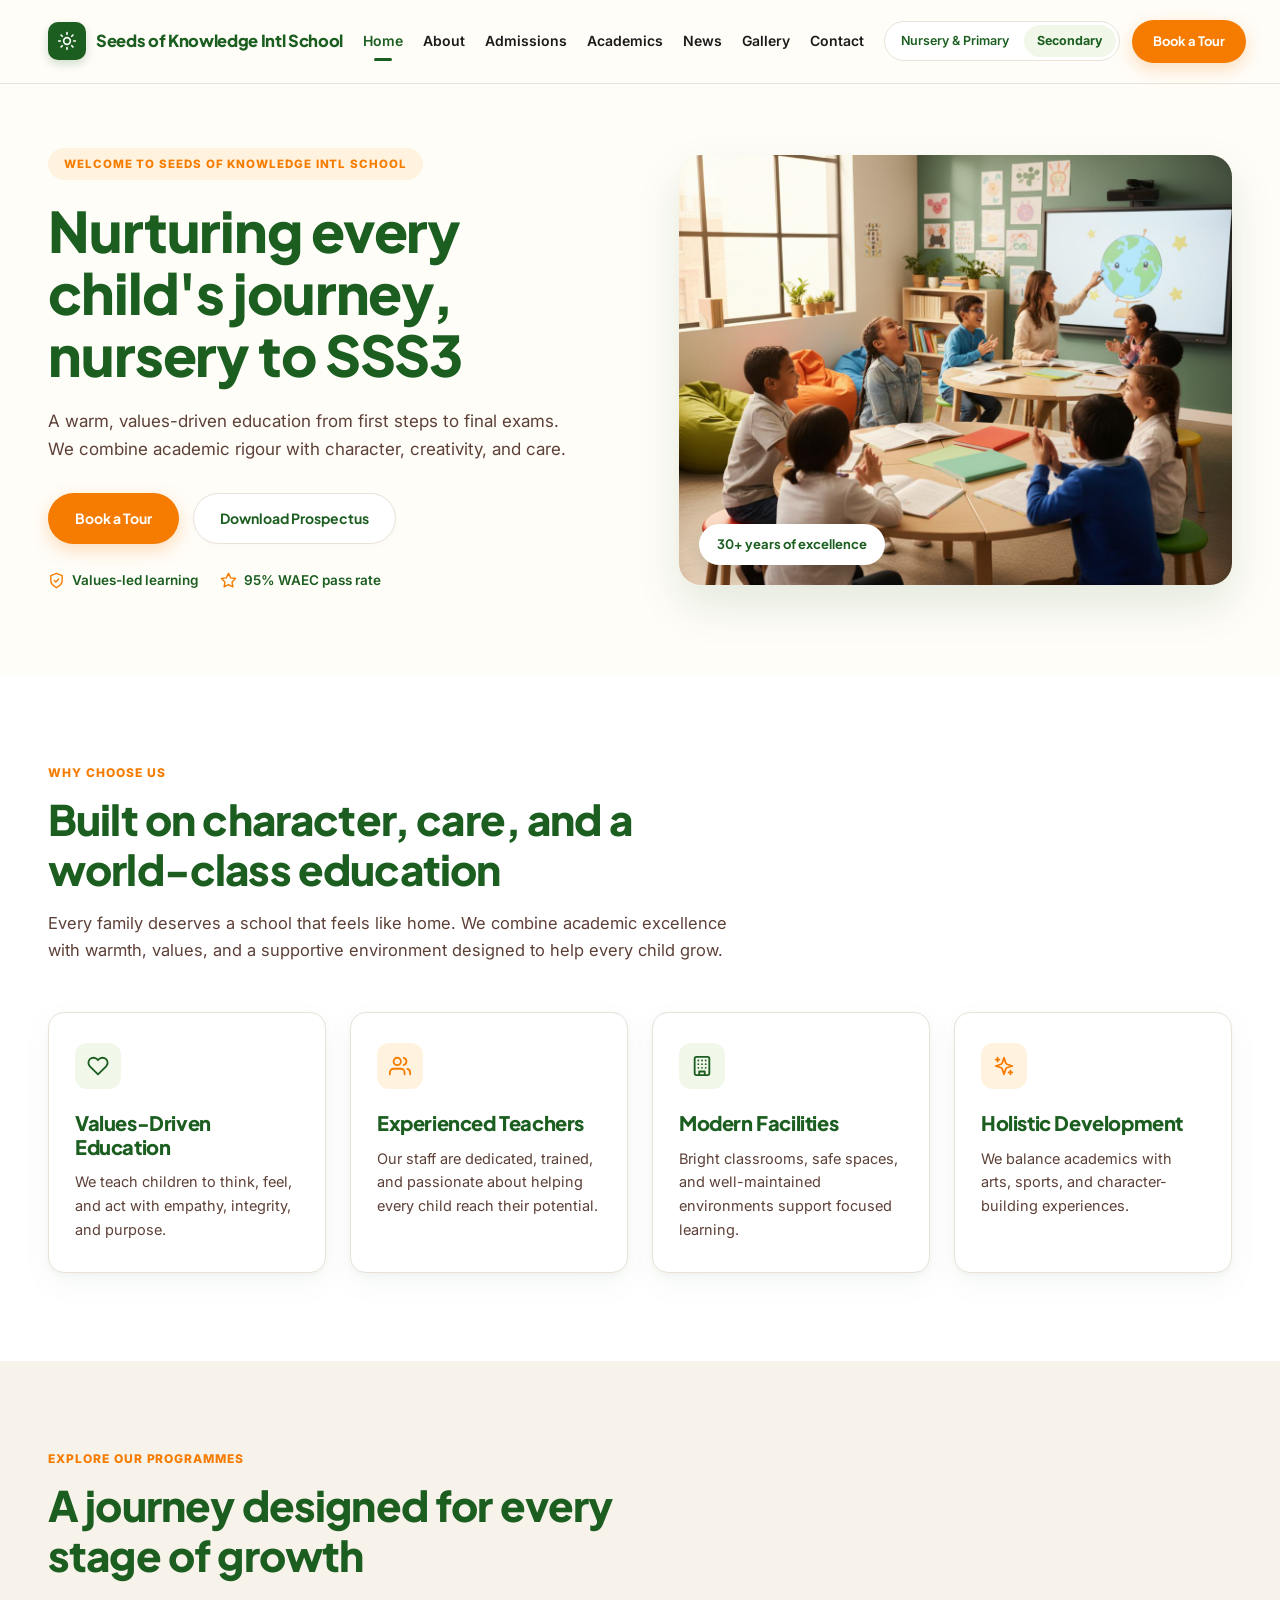
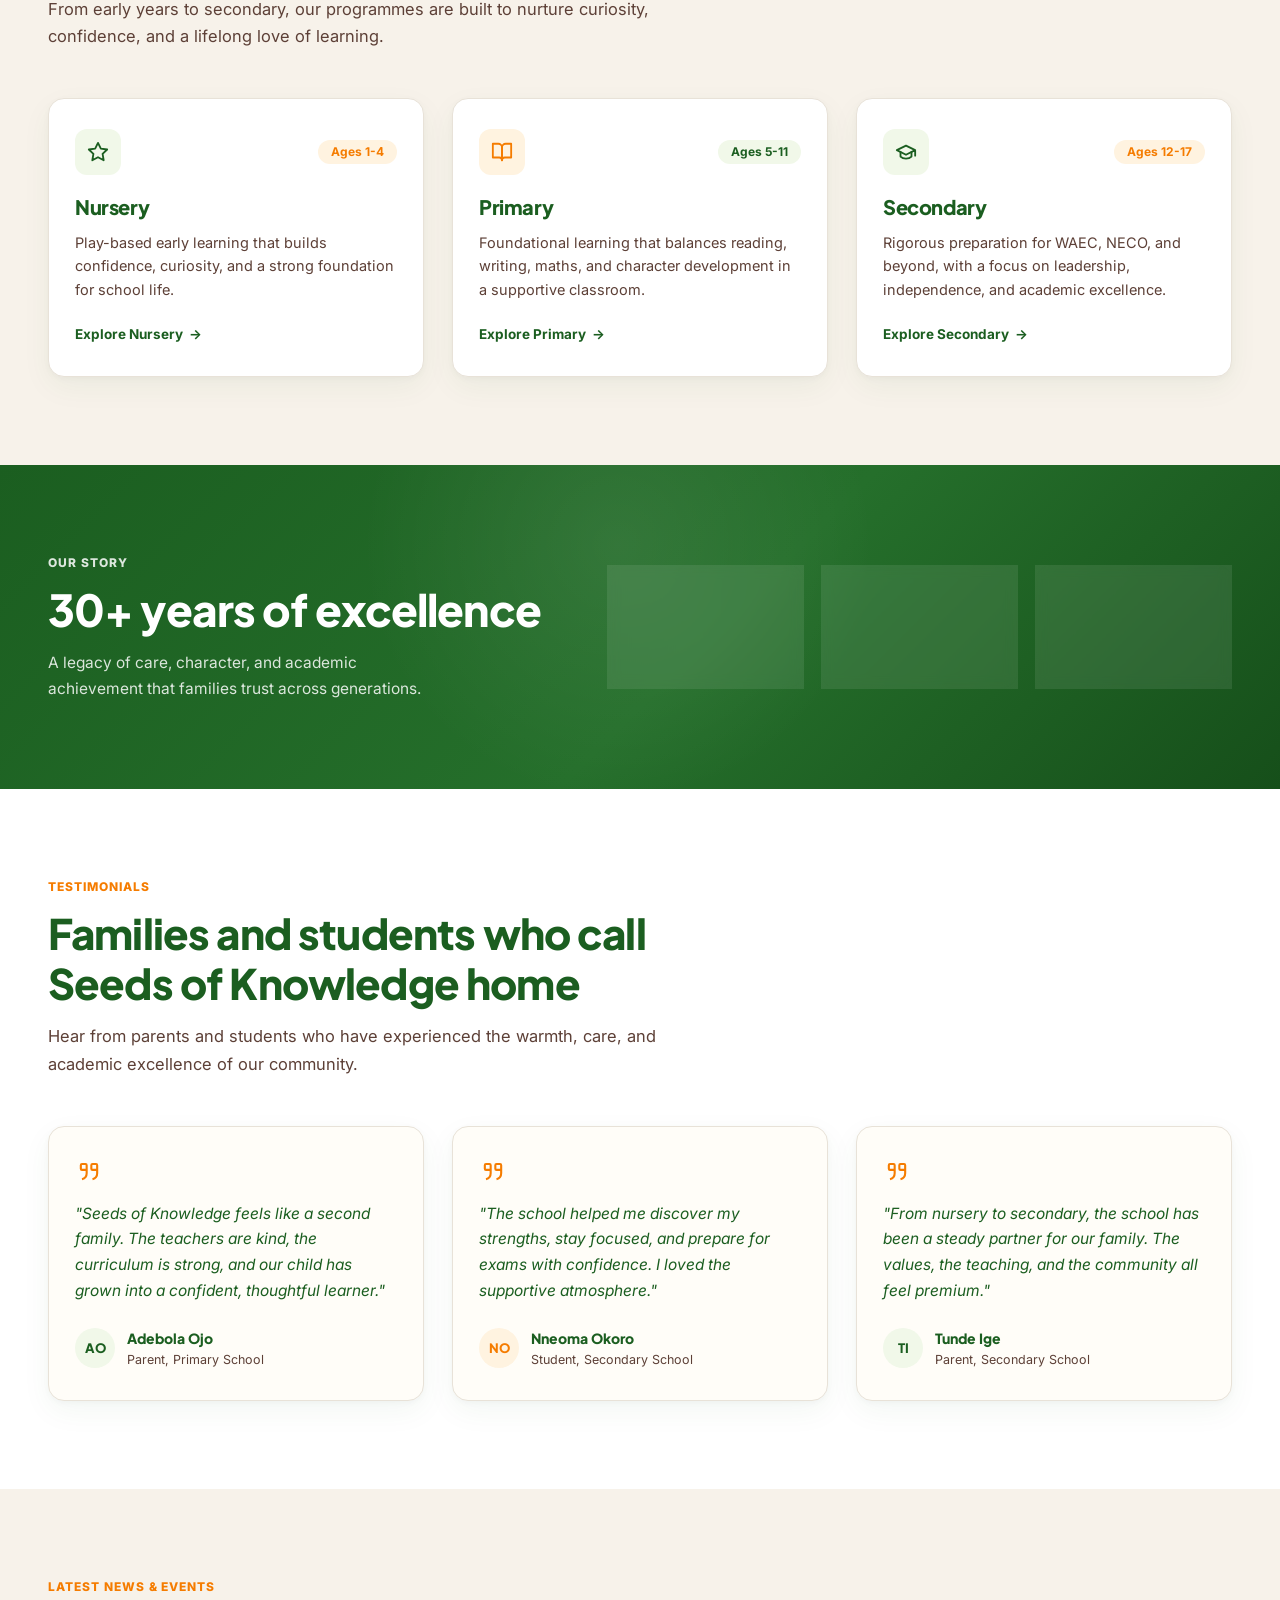
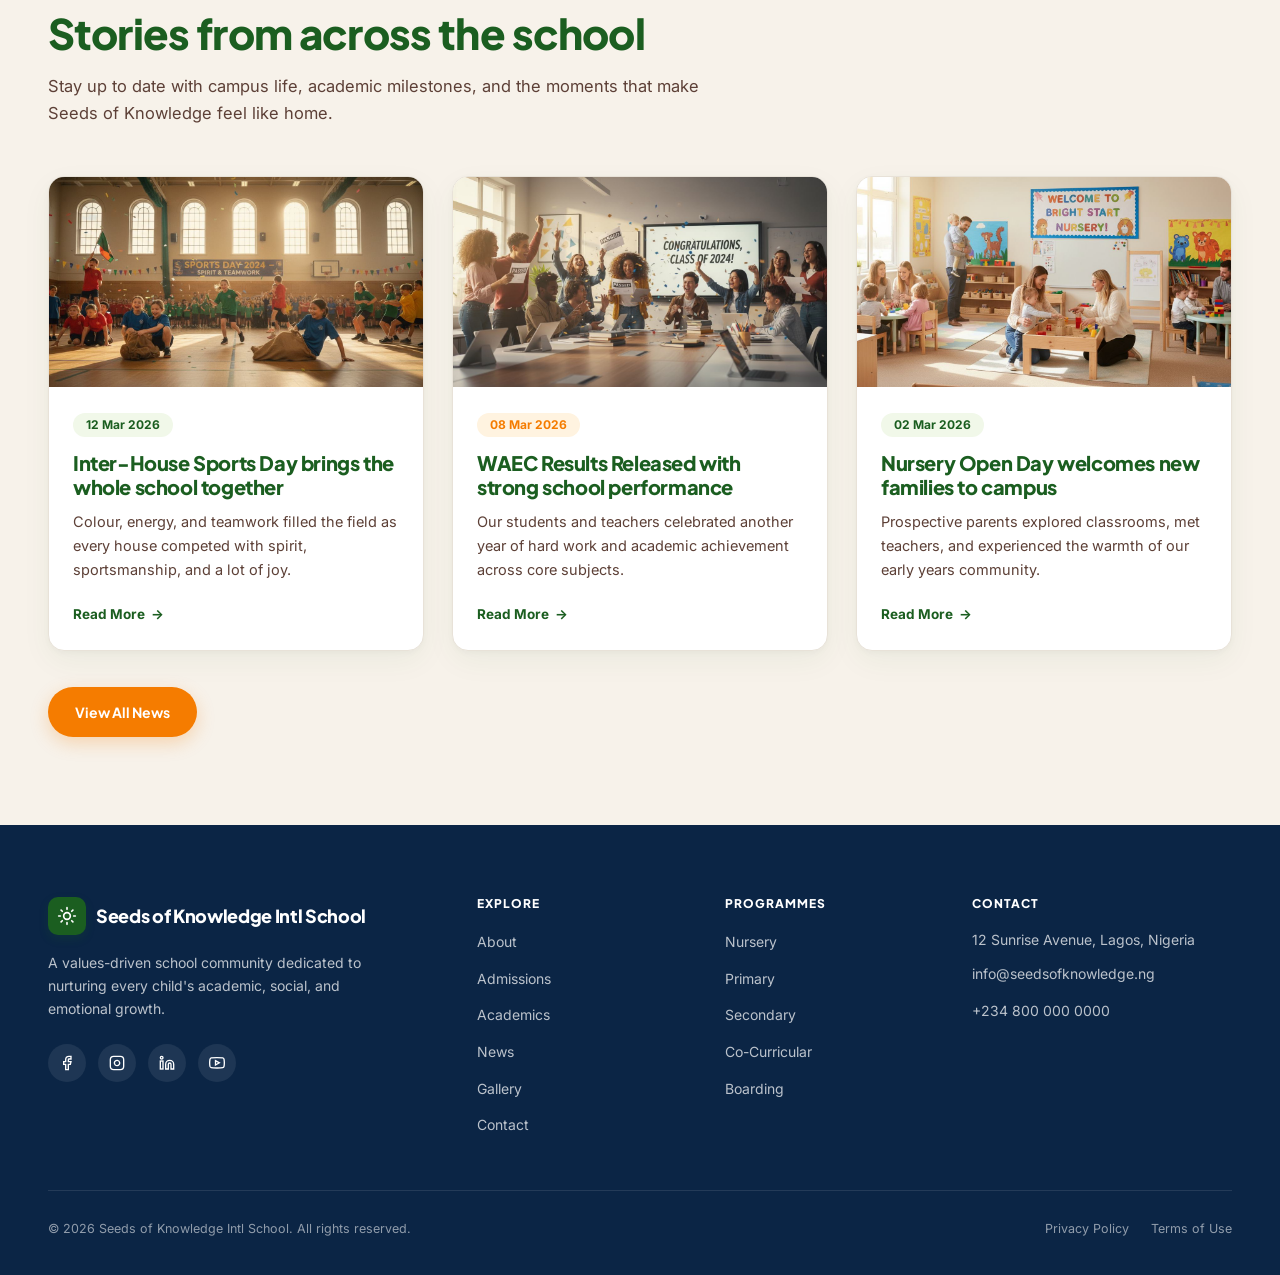
==== commit bb388f05: "Rename school to Seeds of Knowledge Intl School across all pages and prospectus" ====
--- a/index.html
+++ b/index.html
@@ -3,8 +3,8 @@
 <head>
   <meta charset="UTF-8" />
   <meta name="viewport" content="width=device-width, initial-scale=1.0" />
-  <title>Sunrise Group of Schools | Nurturing Every Child's Journey, Nursery to SSS3</title>
-  <meta name="description" content="A warm, values-driven education from first steps to final exams. Sunrise Group of Schools combines academic rigour with character, creativity, and care across Lagos, Nigeria." />
+  <title>Seeds of Knowledge Intl School | Nurturing Every Child's Journey, Nursery to SSS3</title>
+  <meta name="description" content="A warm, values-driven education from first steps to final exams. Seeds of Knowledge Intl School combines academic rigour with character, creativity, and care across Lagos, Nigeria." />
   <link rel="stylesheet" href="assets/css/styles.css" />
 </head>
 <body>
@@ -19,7 +19,7 @@
             <path d="M12 2v2M12 20v2M4.93 4.93l1.41 1.41M17.66 17.66l1.41 1.41M2 12h2M20 12h2M6.34 17.66l-1.41 1.41M19.07 4.93l-1.41 1.41"></path>
           </svg>
         </span>
-        <span>Sunrise Group of Schools</span>
+        <span>Seeds of Knowledge Intl School</span>
       </a>
 
       <nav class="main-nav" aria-label="Main Navigation">
@@ -70,14 +70,14 @@
       <div class="container">
         <div class="hero-grid">
           <div class="hero-content">
-            <span class="eyebrow-pill">Welcome to Sunrise Group of Schools</span>
+            <span class="eyebrow-pill">Welcome to Seeds of Knowledge Intl School</span>
             <h1 class="hero-title">Nurturing every child's journey, nursery to SSS3</h1>
             <p class="hero-desc">
               A warm, values-driven education from first steps to final exams. We combine academic rigour with character, creativity, and care.
             </p>
             <div class="hero-buttons">
               <a href="contact.html#book-tour" class="btn btn-orange">Book a Tour</a>
-              <a href="assets/Sunrise-Prospectus-2026.pdf" download class="btn btn-outline">Download Prospectus</a>
+              <a href="assets/Seeds-of-Knowledge-Prospectus-2026.pdf" download class="btn btn-outline">Download Prospectus</a>
             </div>
             <div class="hero-trust">
               <span class="trust-item">
@@ -97,7 +97,7 @@
           </div>
 
           <div class="hero-media">
-            <img src="assets/images/hero-home.jpg" alt="Sunrise Group of Schools teacher and smiling students in interactive classroom" />
+            <img src="assets/images/hero-home.jpg" alt="Seeds of Knowledge Intl School teacher and smiling students in interactive classroom" />
             <div class="floating-pill">30+ years of excellence</div>
           </div>
         </div>
@@ -273,7 +273,7 @@
       <div class="container">
         <div class="section-header">
           <span class="eyebrow-text">Testimonials</span>
-          <h2 class="section-title">Families and students who call Sunrise home</h2>
+          <h2 class="section-title">Families and students who call Seeds of Knowledge home</h2>
           <p class="section-subtitle">
             Hear from parents and students who have experienced the warmth, care, and academic excellence of our community.
           </p>
@@ -288,7 +288,7 @@
               </svg>
             </div>
             <p class="quote-text">
-              "Sunrise feels like a second family. The teachers are kind, the curriculum is strong, and our child has grown into a confident, thoughtful learner."
+              "Seeds of Knowledge feels like a second family. The teachers are kind, the curriculum is strong, and our child has grown into a confident, thoughtful learner."
             </p>
             <div class="quote-author">
               <span class="avatar-initials green">AO</span>
@@ -347,7 +347,7 @@
           <span class="eyebrow-text">Latest News &amp; Events</span>
           <h2 class="section-title">Stories from across the school</h2>
           <p class="section-subtitle">
-            Stay up to date with campus life, academic milestones, and the moments that make Sunrise feel like home.
+            Stay up to date with campus life, academic milestones, and the moments that make Seeds of Knowledge feel like home.
           </p>
         </div>
 
@@ -420,7 +420,7 @@
                 <path d="M12 2v2M12 20v2M4.93 4.93l1.41 1.41M17.66 17.66l1.41 1.41M2 12h2M20 12h2M6.34 17.66l-1.41 1.41M19.07 4.93l-1.41 1.41"></path>
               </svg>
             </span>
-            <span class="footer-brand-title">Sunrise Group of Schools</span>
+            <span class="footer-brand-title">Seeds of Knowledge Intl School</span>
           </a>
           <p class="footer-desc">
             A values-driven school community dedicated to nurturing every child's academic, social, and emotional growth.
@@ -468,14 +468,14 @@
           <h4 class="footer-col-title">Contact</h4>
           <ul class="footer-links">
             <li class="footer-contact-item">12 Sunrise Avenue, Lagos, Nigeria</li>
-            <li><a href="mailto:info@sunriseschools.ng">info@sunriseschools.ng</a></li>
+            <li><a href="mailto:info@seedsofknowledge.ng">info@seedsofknowledge.ng</a></li>
             <li><a href="tel:+2348000000000">+234 800 000 0000</a></li>
           </ul>
         </div>
       </div>
 
       <div class="footer-bottom">
-        <div>&copy; 2026 Sunrise Group of Schools. All rights reserved.</div>
+        <div>&copy; 2026 Seeds of Knowledge Intl School. All rights reserved.</div>
         <div class="footer-legal">
           <a href="contact.html#privacy">Privacy Policy</a>
           <a href="contact.html#terms">Terms of Use</a>
--- a/assets/css/styles.css
+++ b/assets/css/styles.css
@@ -113,10 +113,10 @@
 .brand-logo {
   display: inline-flex;
   align-items: center;
-  gap: 12px;
+  gap: 10px;
   font-family: 'Plus Jakarta Sans', sans-serif;
   font-weight: 800;
-  font-size: 18px;
+  font-size: 16.5px;
   color: var(--green-primary);
   letter-spacing: -0.02em;
   flex-shrink: 0;
@@ -143,7 +143,7 @@
 .main-nav {
   display: flex;
   align-items: center;
-  gap: 26px;
+  gap: 20px;
 }
 
 .nav-link {
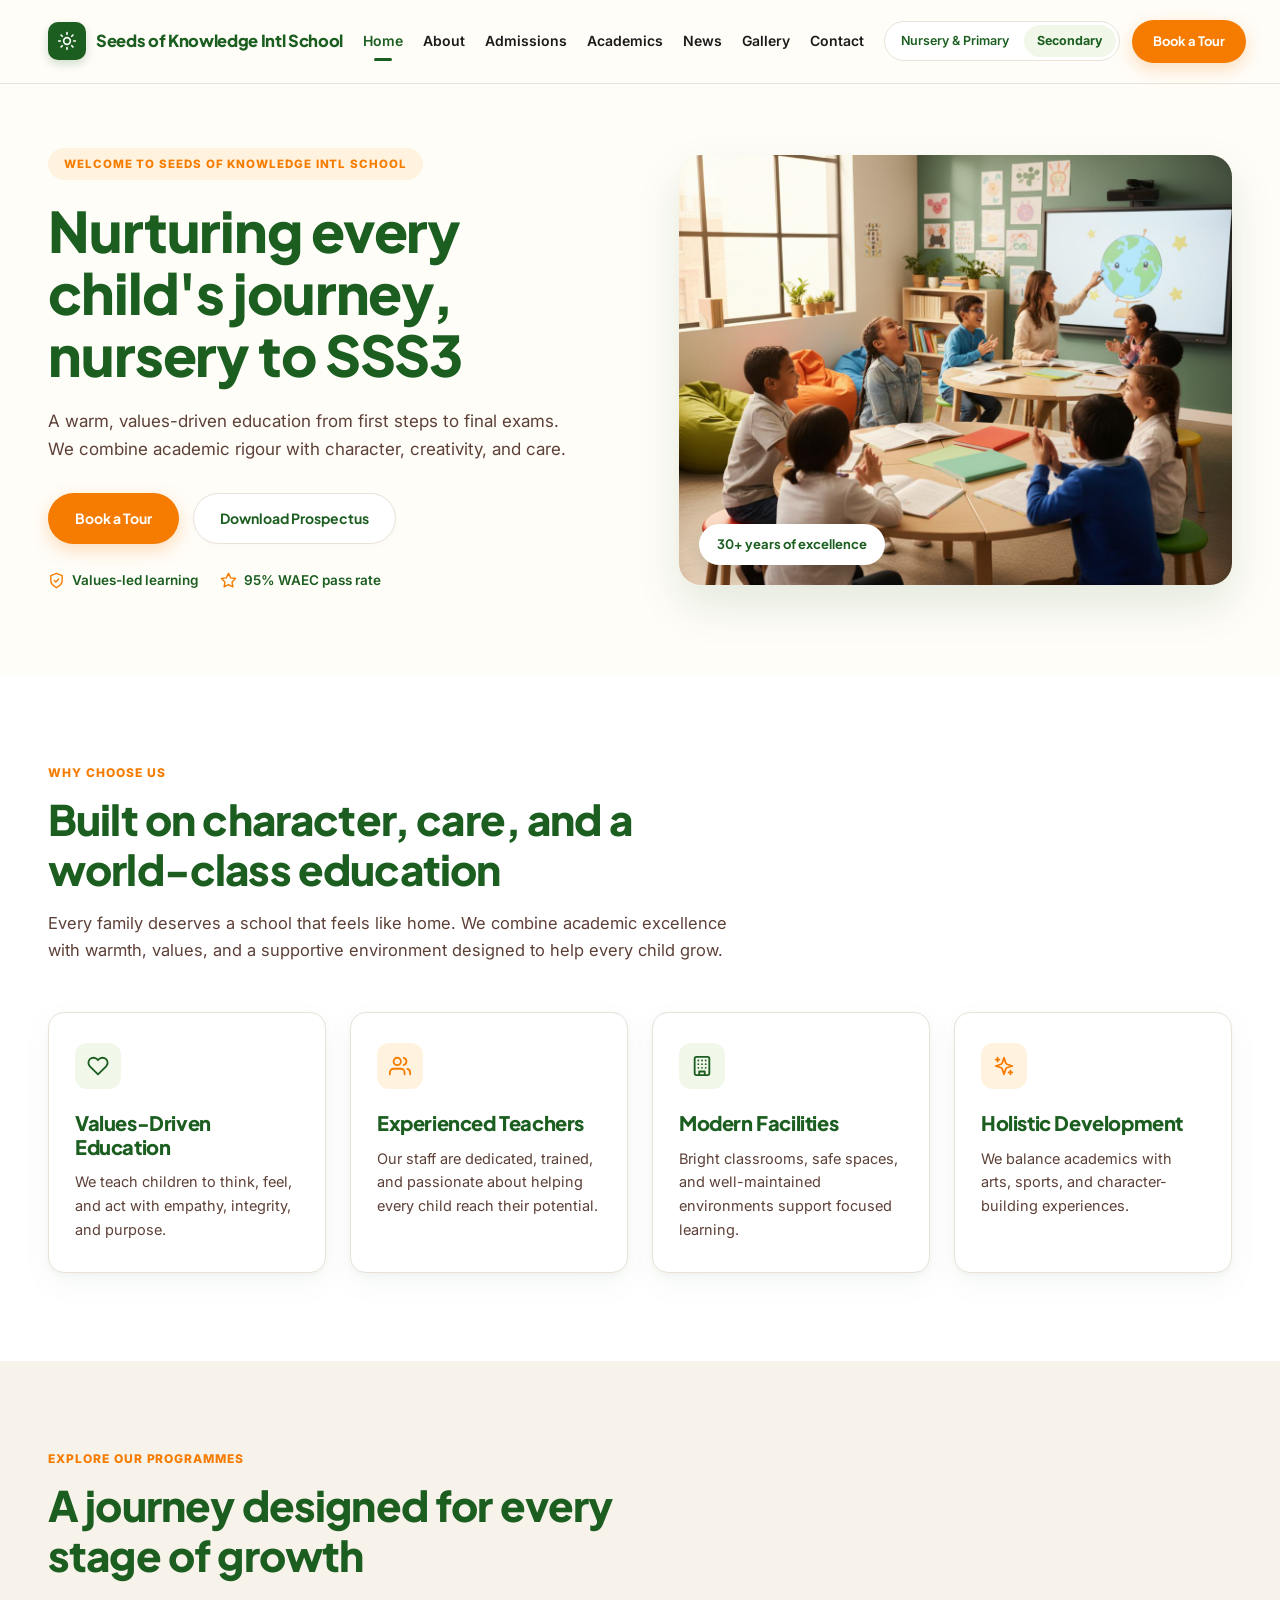
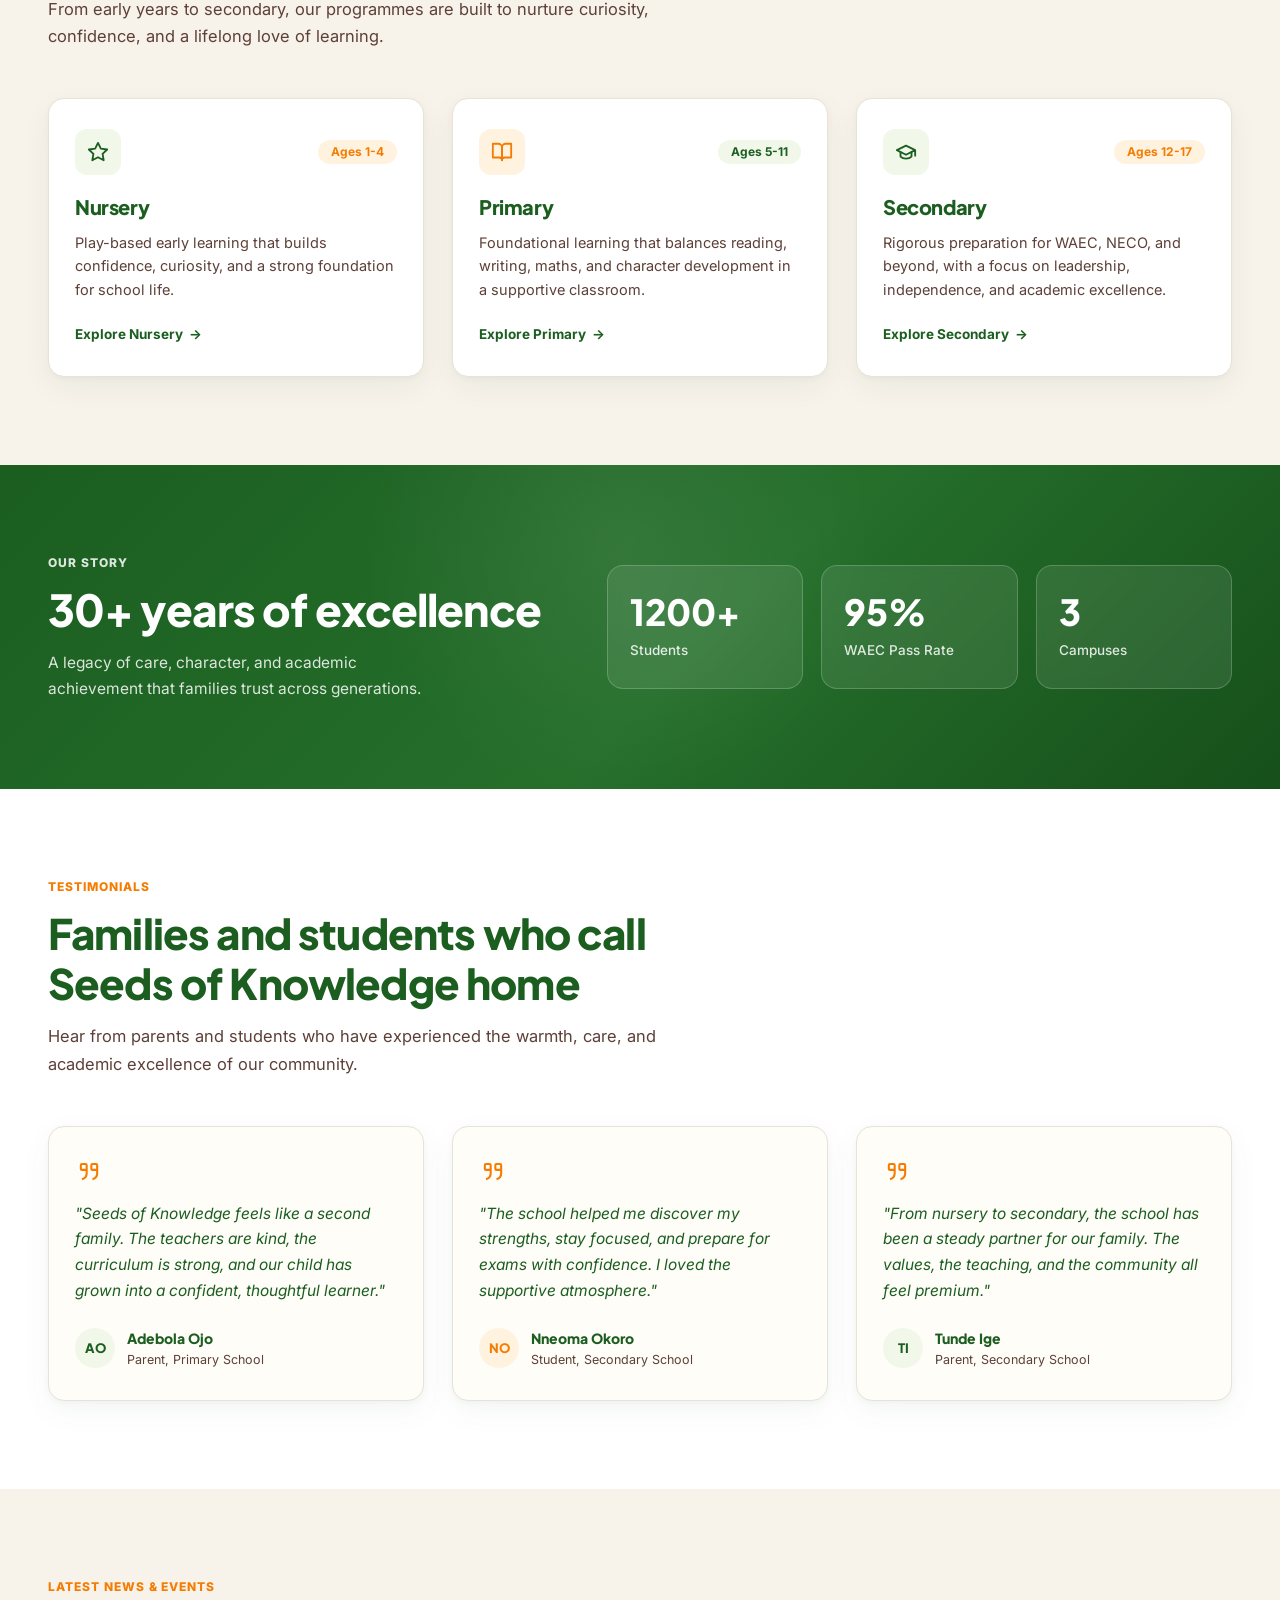
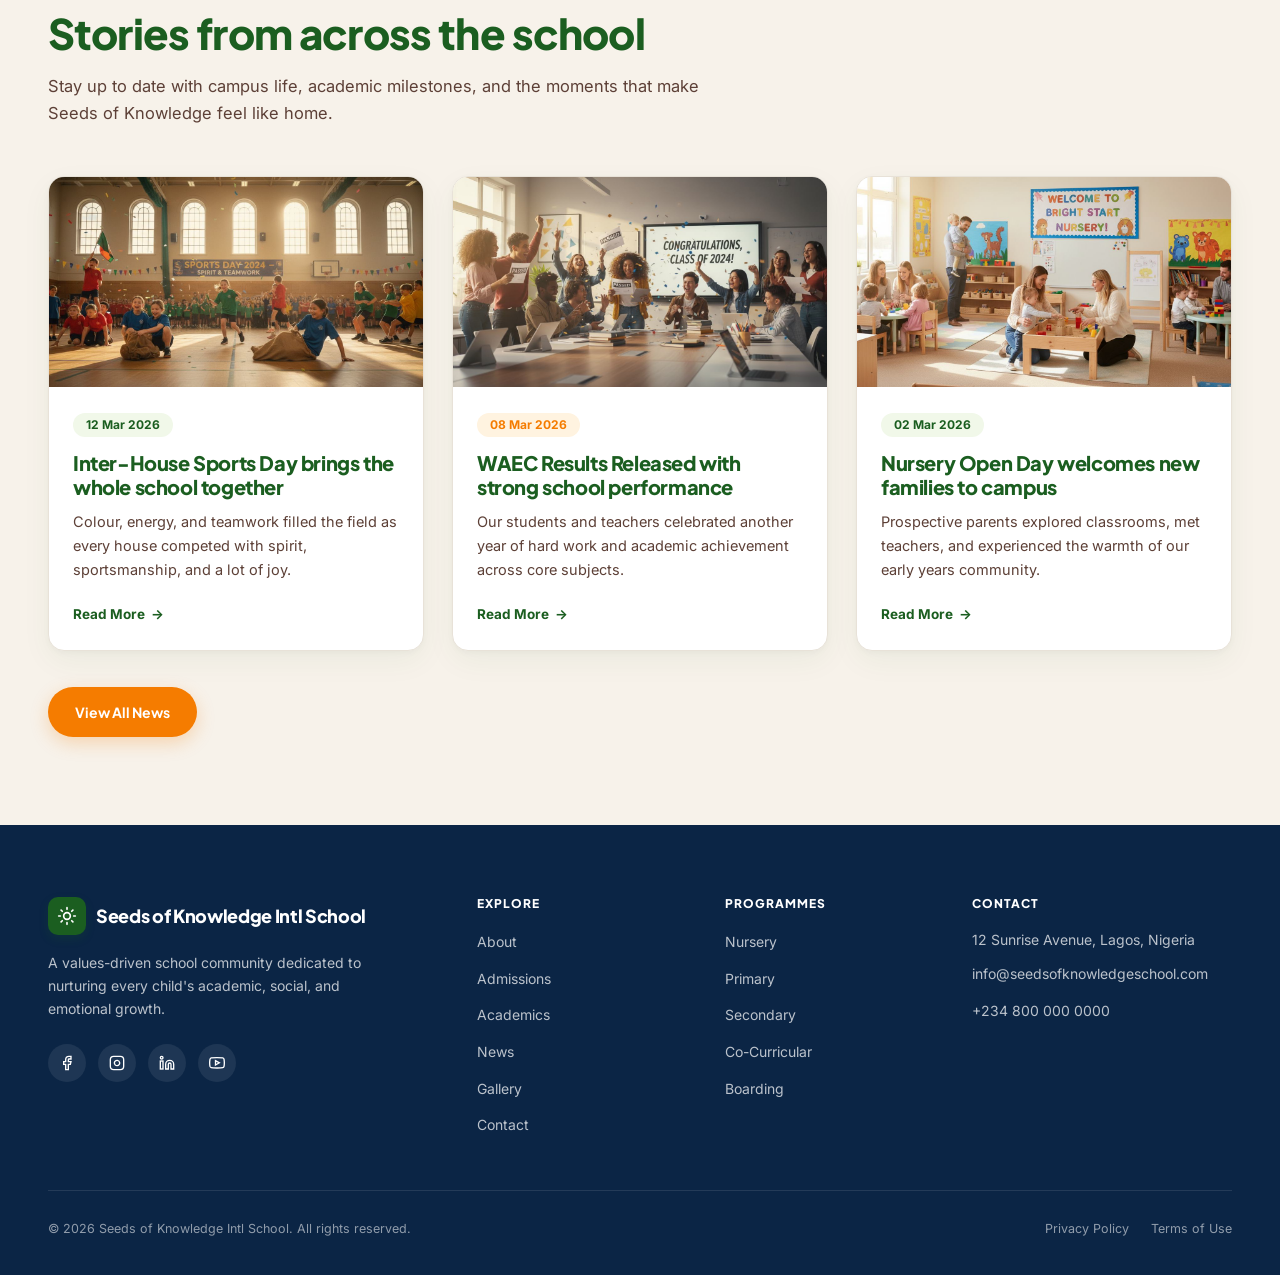
==== commit cced6576: "Update all email addresses to @seedsofknowledgeschool.com" ====
--- a/index.html
+++ b/index.html
@@ -468,7 +468,7 @@
           <h4 class="footer-col-title">Contact</h4>
           <ul class="footer-links">
             <li class="footer-contact-item">12 Sunrise Avenue, Lagos, Nigeria</li>
-            <li><a href="mailto:info@seedsofknowledge.ng">info@seedsofknowledge.ng</a></li>
+            <li><a href="mailto:info@seedsofknowledgeschool.com">info@seedsofknowledgeschool.com</a></li>
             <li><a href="tel:+2348000000000">+234 800 000 0000</a></li>
           </ul>
         </div>
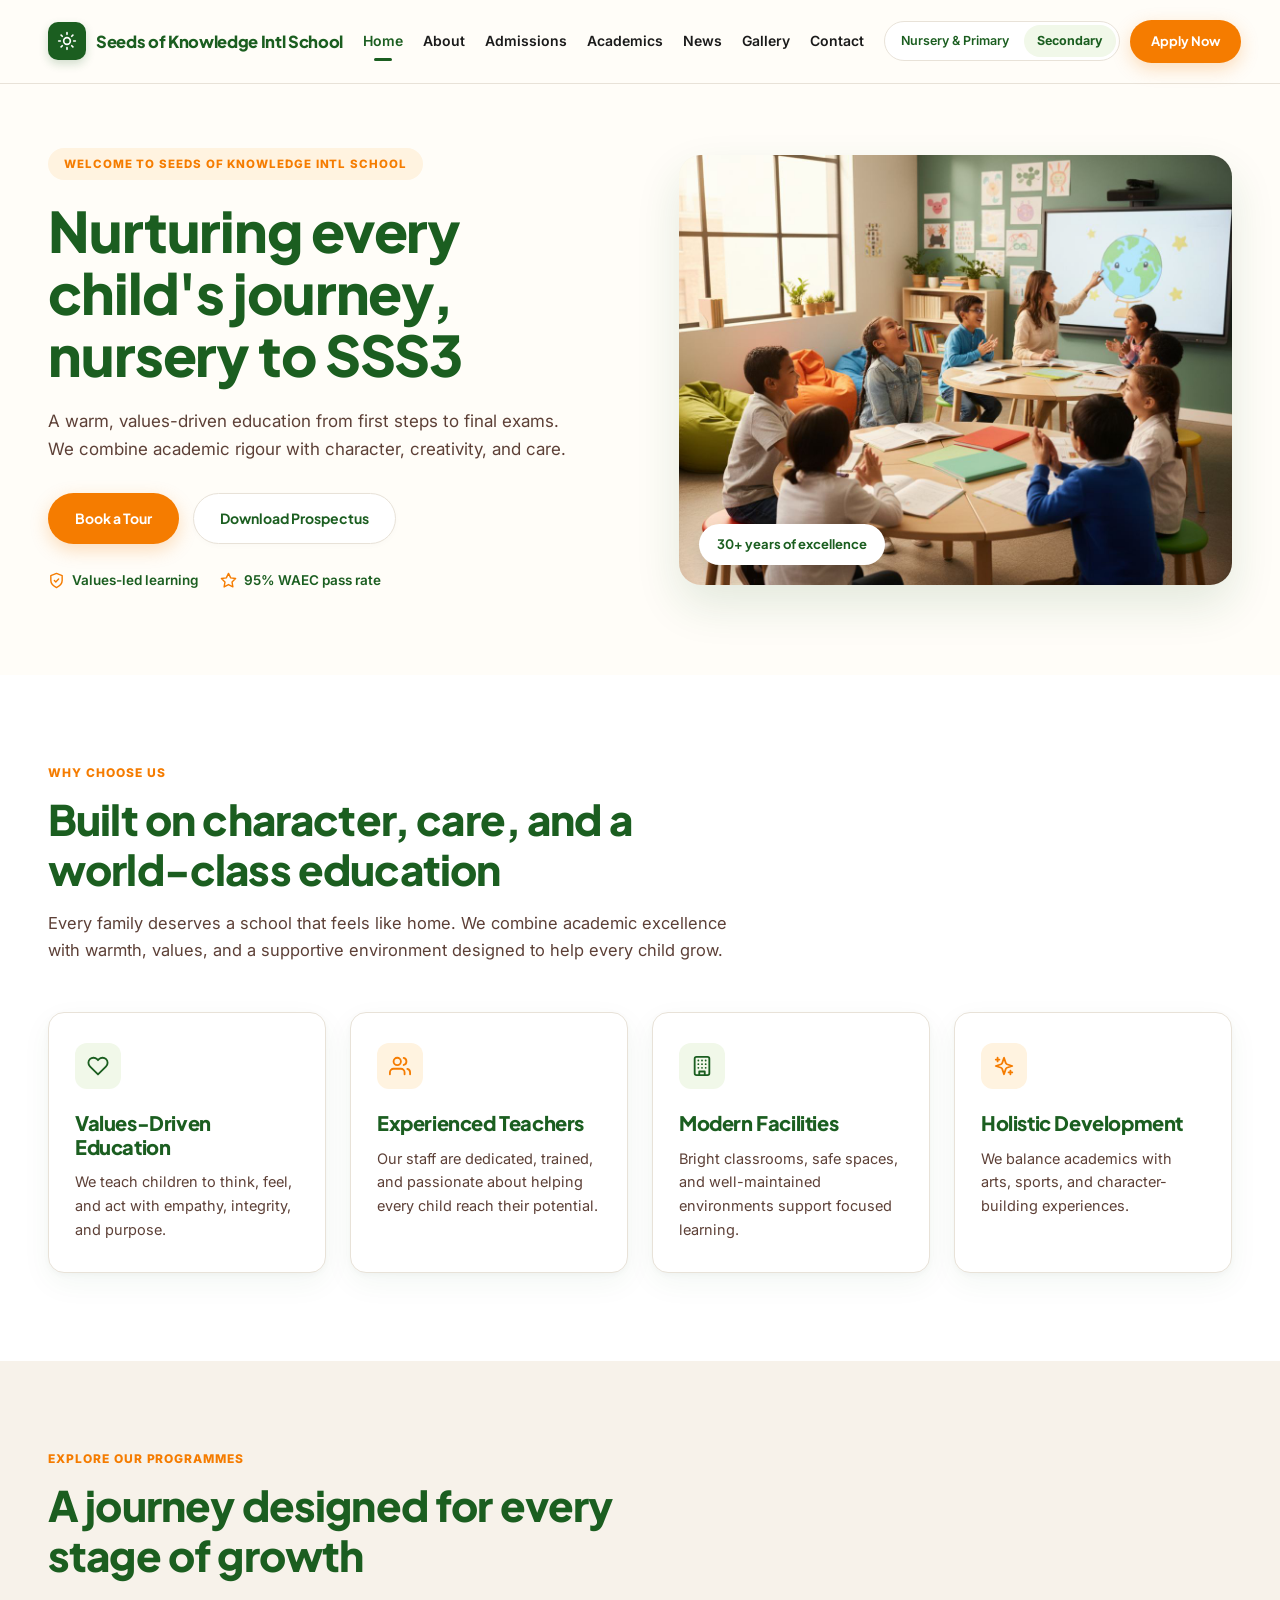
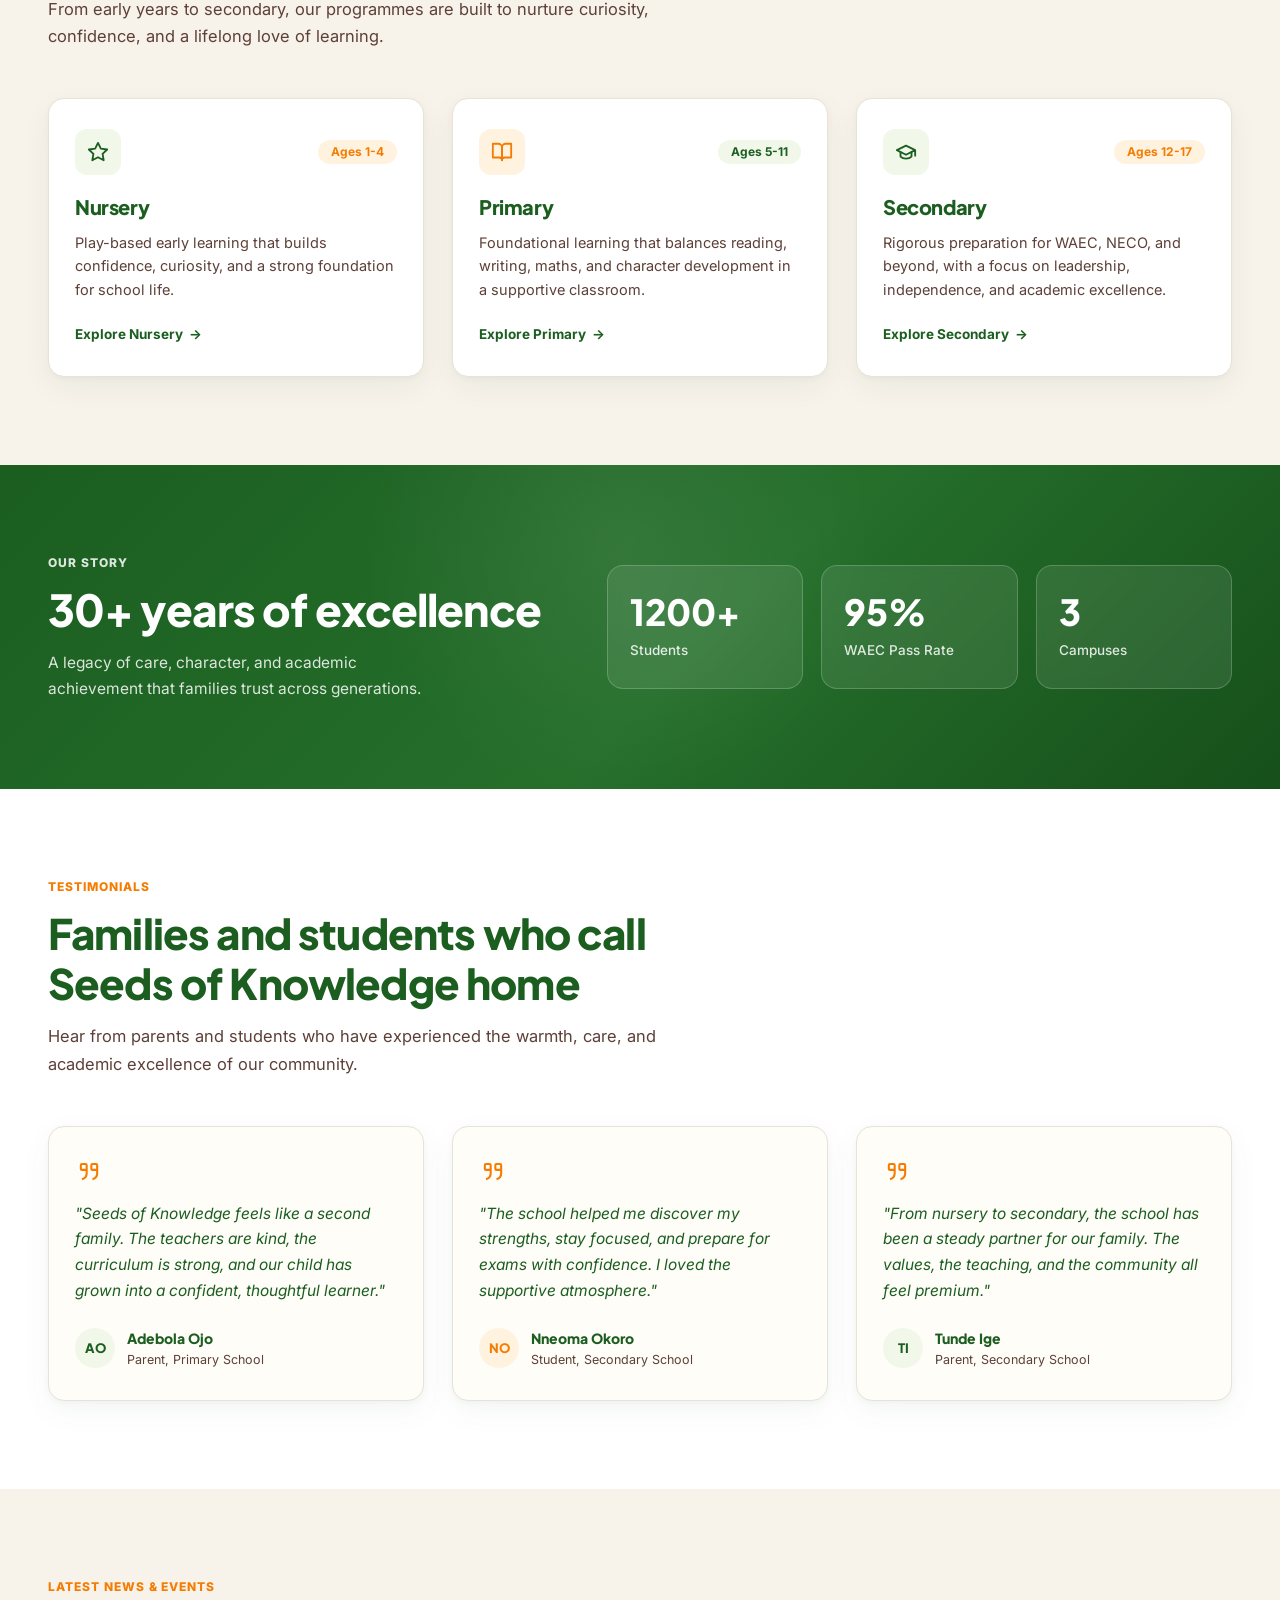
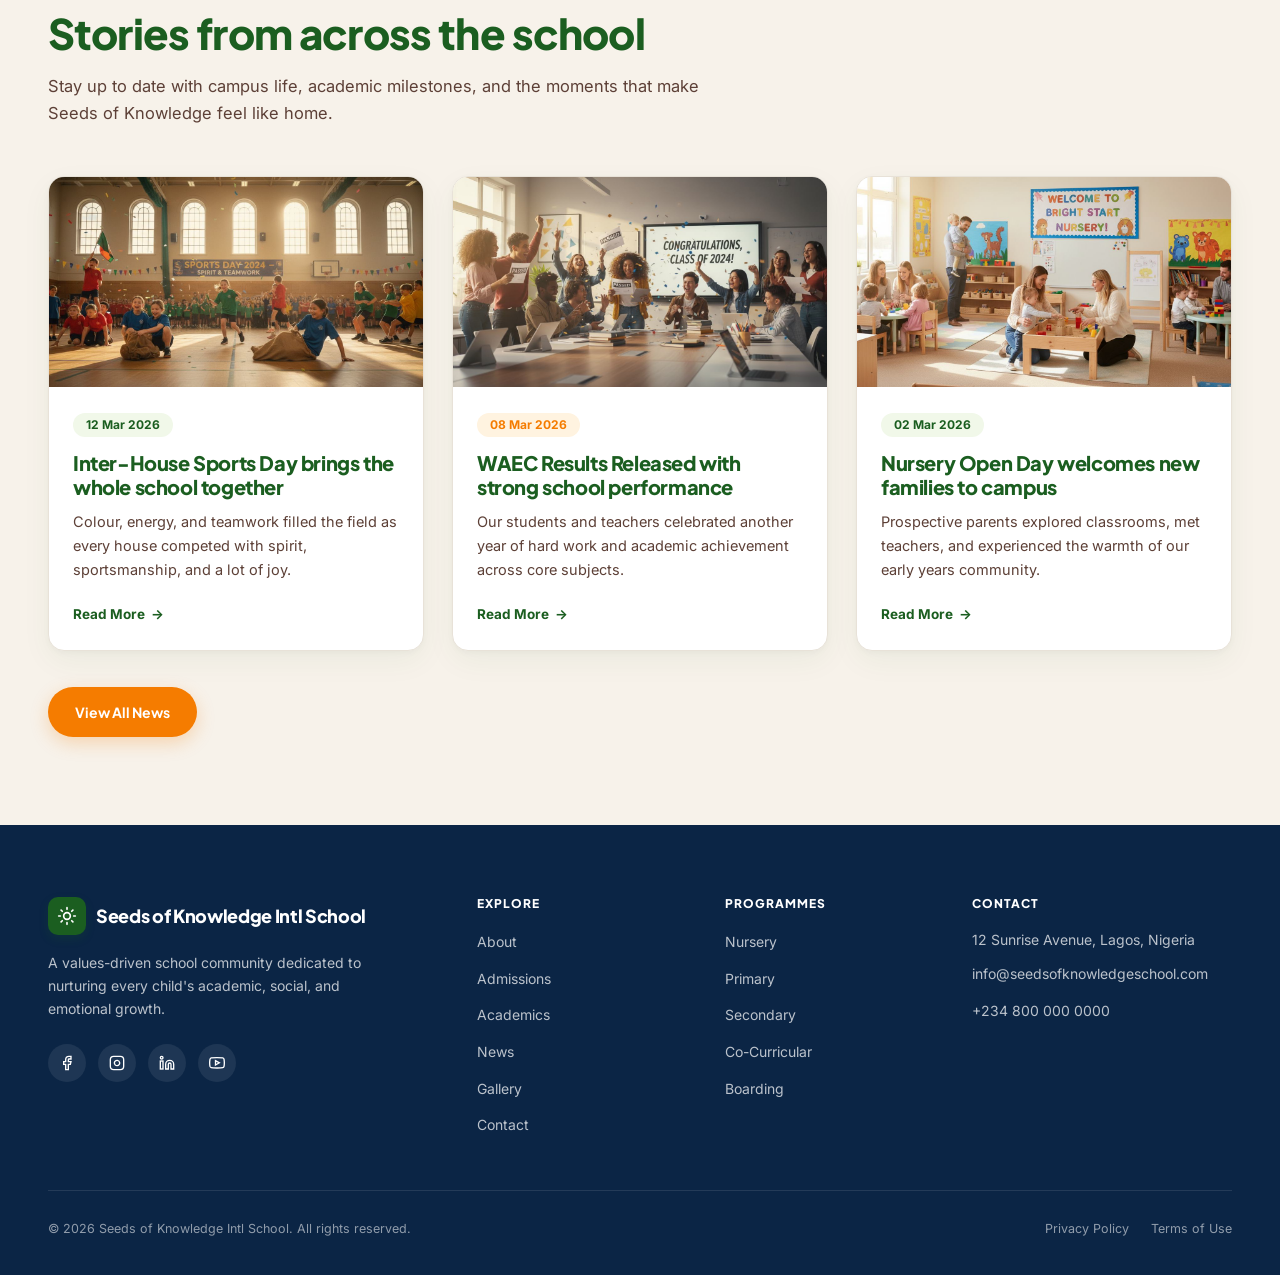
==== commit 63d28d3d: "Fix navbar overlap on mobile and tablets: place Apply Now inside and hamburger toggle on extreme rig" ====
--- a/index.html
+++ b/index.html
@@ -37,6 +37,7 @@
           <a href="nursery-primary.html" class="programme-pill">Nursery &amp; Primary</a>
           <a href="secondary.html" class="programme-pill highlighted">Secondary</a>
         </div>
+        <a href="admissions.html" class="btn btn-sm btn-orange">Apply Now</a>
         <button class="mobile-menu-toggle" aria-label="Toggle Menu" aria-expanded="false">
           <svg width="20" height="20" viewBox="0 0 24 24" fill="none" stroke="currentColor" stroke-width="2.2" stroke-linecap="round">
             <line x1="3" y1="6" x2="21" y2="6"></line>
@@ -44,7 +45,6 @@
             <line x1="3" y1="18" x2="21" y2="18"></line>
           </svg>
         </button>
-        <a href="contact.html#book-tour" class="btn btn-sm btn-orange">Book a Tour</a>
       </div>
     </div>
 
--- a/assets/css/styles.css
+++ b/assets/css/styles.css
@@ -119,6 +119,7 @@
   font-size: 16.5px;
   color: var(--green-primary);
   letter-spacing: -0.02em;
+  line-height: 1.2;
   flex-shrink: 0;
 }
 
@@ -152,6 +153,7 @@
   color: var(--text-dark);
   padding: 6px 0;
   position: relative;
+  white-space: nowrap;
 }
 
 .nav-link:hover,
@@ -174,8 +176,9 @@
 .header-actions {
   display: flex;
   align-items: center;
-  gap: 12px;
+  gap: 10px;
   flex-shrink: 0;
+  margin-left: auto;
 }
 
 .programme-switcher {
@@ -214,10 +217,11 @@
   border-radius: 10px;
   background-color: var(--green-light);
   color: var(--green-primary);
-  border: none;
+  border: 1px solid rgba(27, 94, 32, 0.12);
   align-items: center;
   justify-content: center;
   cursor: pointer;
+  flex-shrink: 0;
   transition: var(--transition);
 }
 
@@ -228,16 +232,18 @@
 .mobile-drawer {
   display: none;
   position: fixed;
-  top: 64px;
+  top: 68px;
   left: 0;
   right: 0;
+  max-height: calc(100vh - 68px);
+  overflow-y: auto;
   background-color: var(--bg-cream);
   border-bottom: 1px solid var(--border-warm);
-  box-shadow: 0 20px 40px rgba(0, 0, 0, 0.1);
-  padding: 20px;
+  box-shadow: 0 20px 40px rgba(0, 0, 0, 0.12);
+  padding: 20px 24px 24px;
   z-index: 999;
   flex-direction: column;
-  gap: 14px;
+  gap: 10px;
 }
 
 .mobile-drawer.open {
@@ -245,9 +251,9 @@
 }
 
 .mobile-drawer .nav-link {
-  font-size: 16px;
-  padding: 10px 12px;
-  border-radius: 8px;
+  font-size: 15.5px;
+  padding: 10px 14px;
+  border-radius: 10px;
 }
 
 .mobile-drawer .nav-link.active {
@@ -261,36 +267,103 @@
 .mobile-drawer .programme-switcher {
   width: 100%;
   justify-content: center;
-  margin-top: 6px;
+  margin-top: 8px;
 }
 
 .mobile-drawer .programme-pill {
   flex: 1;
   text-align: center;
-  padding: 8px 12px;
-}
-
-@media (max-width: 1120px) {
-  .main-nav,
+  padding: 9px 12px;
+}
+
+/* Hide pill switcher first on medium laptops/tablets so nav + Apply Now never crowd */
+@media (max-width: 1260px) {
+  .header-inner {
+    padding: 0 28px;
+    gap: 16px;
+  }
   .header-actions .programme-switcher {
     display: none;
   }
+  .main-nav {
+    gap: 16px;
+  }
+}
+
+/* Tablet & Mobile Navigation (Apply Now inside, Hamburger icon at extreme right) */
+@media (max-width: 1024px) {
+  .main-nav {
+    display: none;
+  }
   .mobile-menu-toggle {
     display: inline-flex;
   }
   .site-header {
-    height: 64px;
+    height: 68px;
   }
   .header-inner {
     padding: 0 20px;
+    gap: 12px;
   }
   .brand-logo {
-    font-size: 15px;
+    font-size: 15.5px;
+    gap: 9px;
+    flex: 1 1 auto;
+    min-width: 0;
+  }
+  .brand-logo span:last-child {
+    display: block;
+    overflow-wrap: break-word;
+  }
+  .brand-icon {
+    width: 34px;
+    height: 34px;
+  }
+  .header-actions {
+    gap: 10px;
+    flex-shrink: 0;
+    margin-left: 0;
+  }
+}
+
+@media (max-width: 540px) {
+  .site-header {
+    height: 64px;
+  }
+  .mobile-drawer {
+    top: 64px;
+    max-height: calc(100vh - 64px);
+    padding: 16px 18px 20px;
+  }
+  .header-inner {
+    padding: 0 14px;
+    gap: 8px;
+  }
+  .brand-logo {
+    font-size: 13.5px;
+    line-height: 1.18;
     gap: 8px;
   }
   .brand-icon {
     width: 32px;
     height: 32px;
+    border-radius: 8px;
+  }
+  .brand-icon svg {
+    width: 17px;
+    height: 17px;
+  }
+  .header-actions {
+    gap: 8px;
+  }
+  .header-actions .btn-sm {
+    padding: 8px 13px;
+    font-size: 12px;
+  }
+  .mobile-menu-toggle {
+    width: 36px;
+    height: 36px;
+    border-radius: 9px;
   }
 }
 
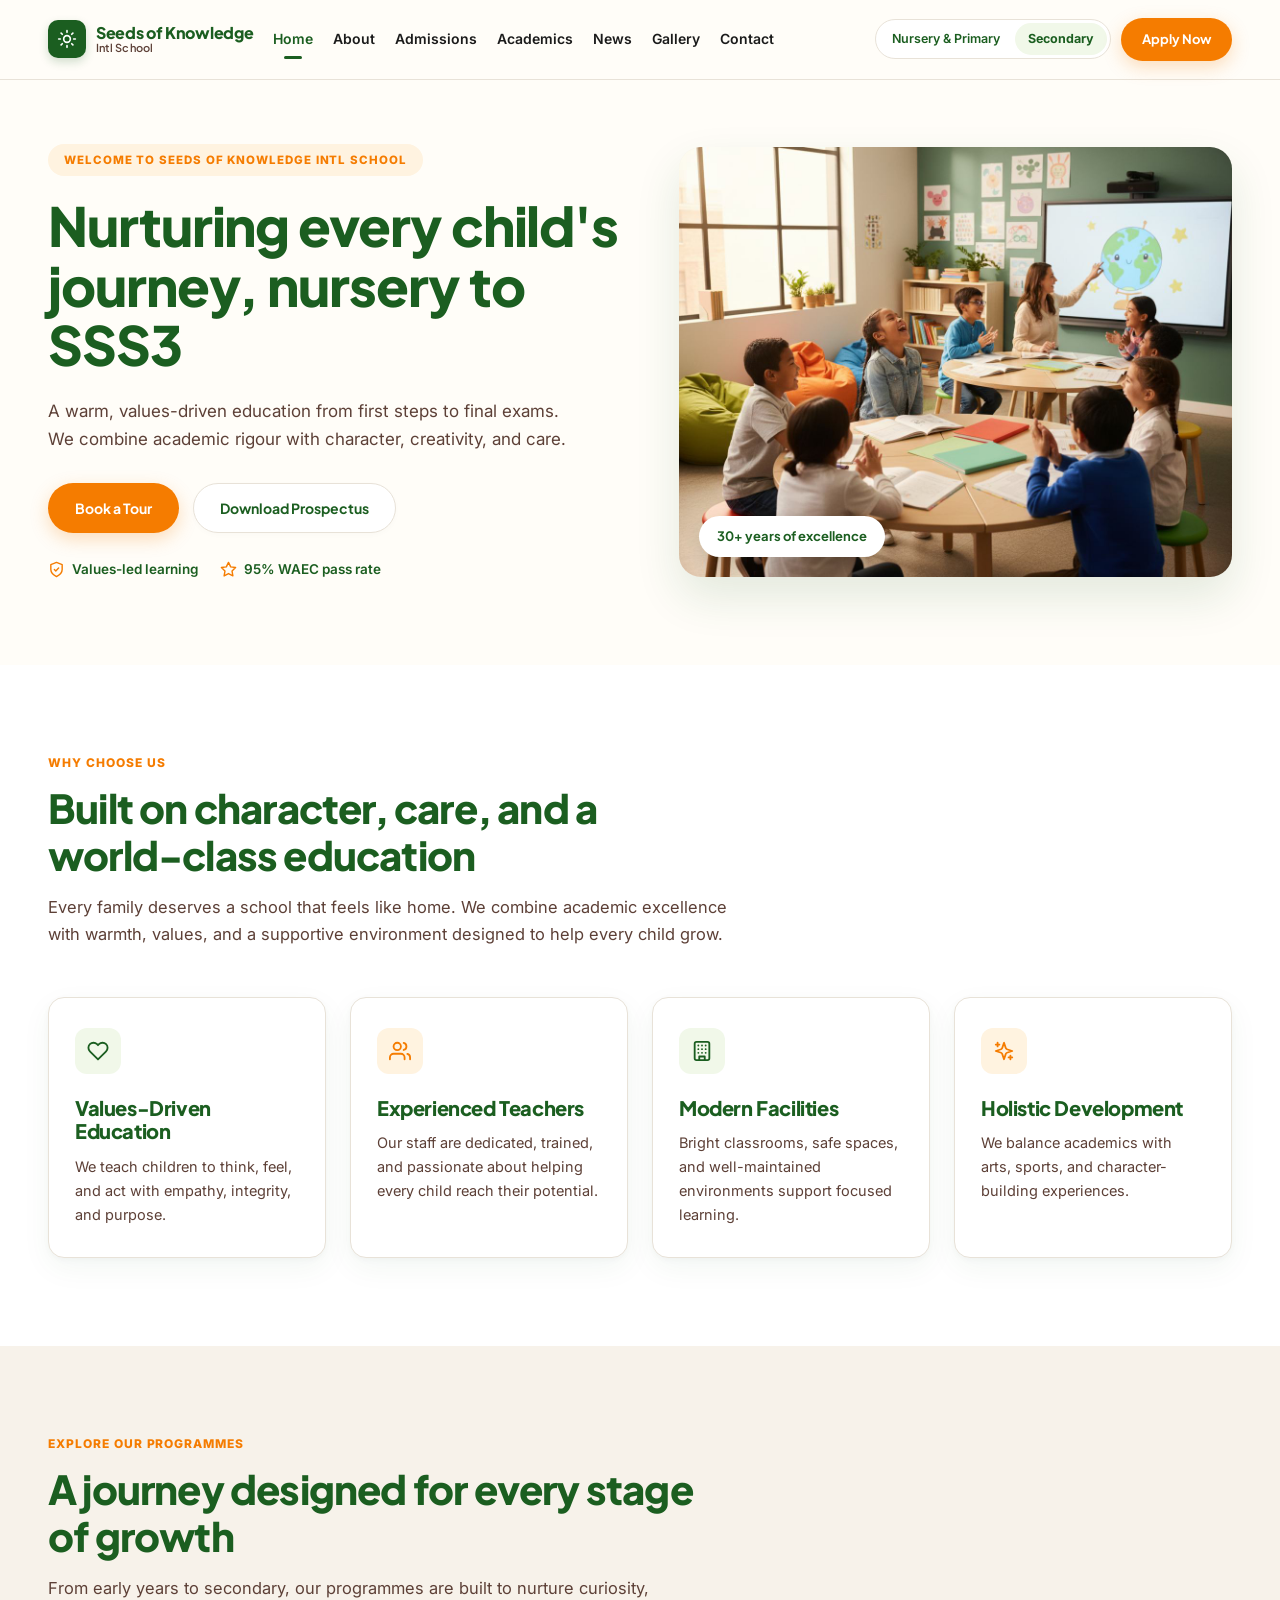
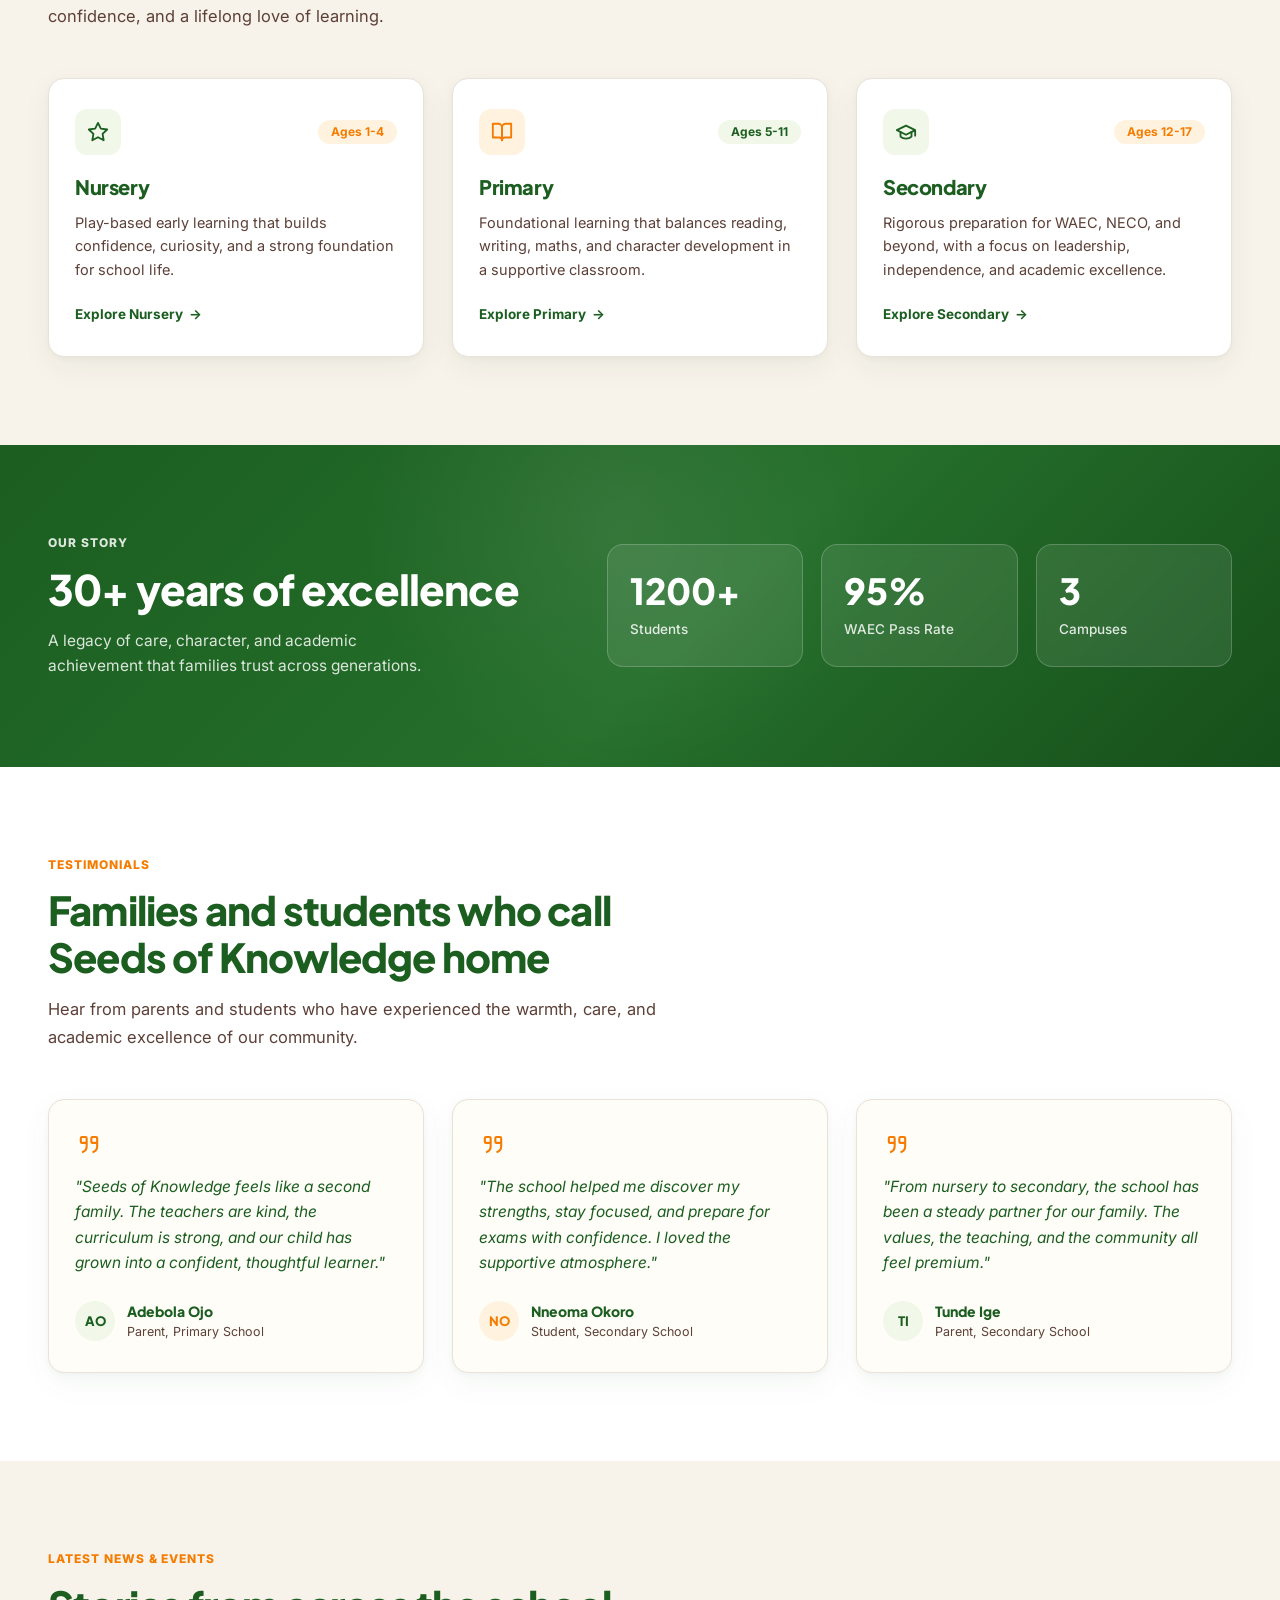
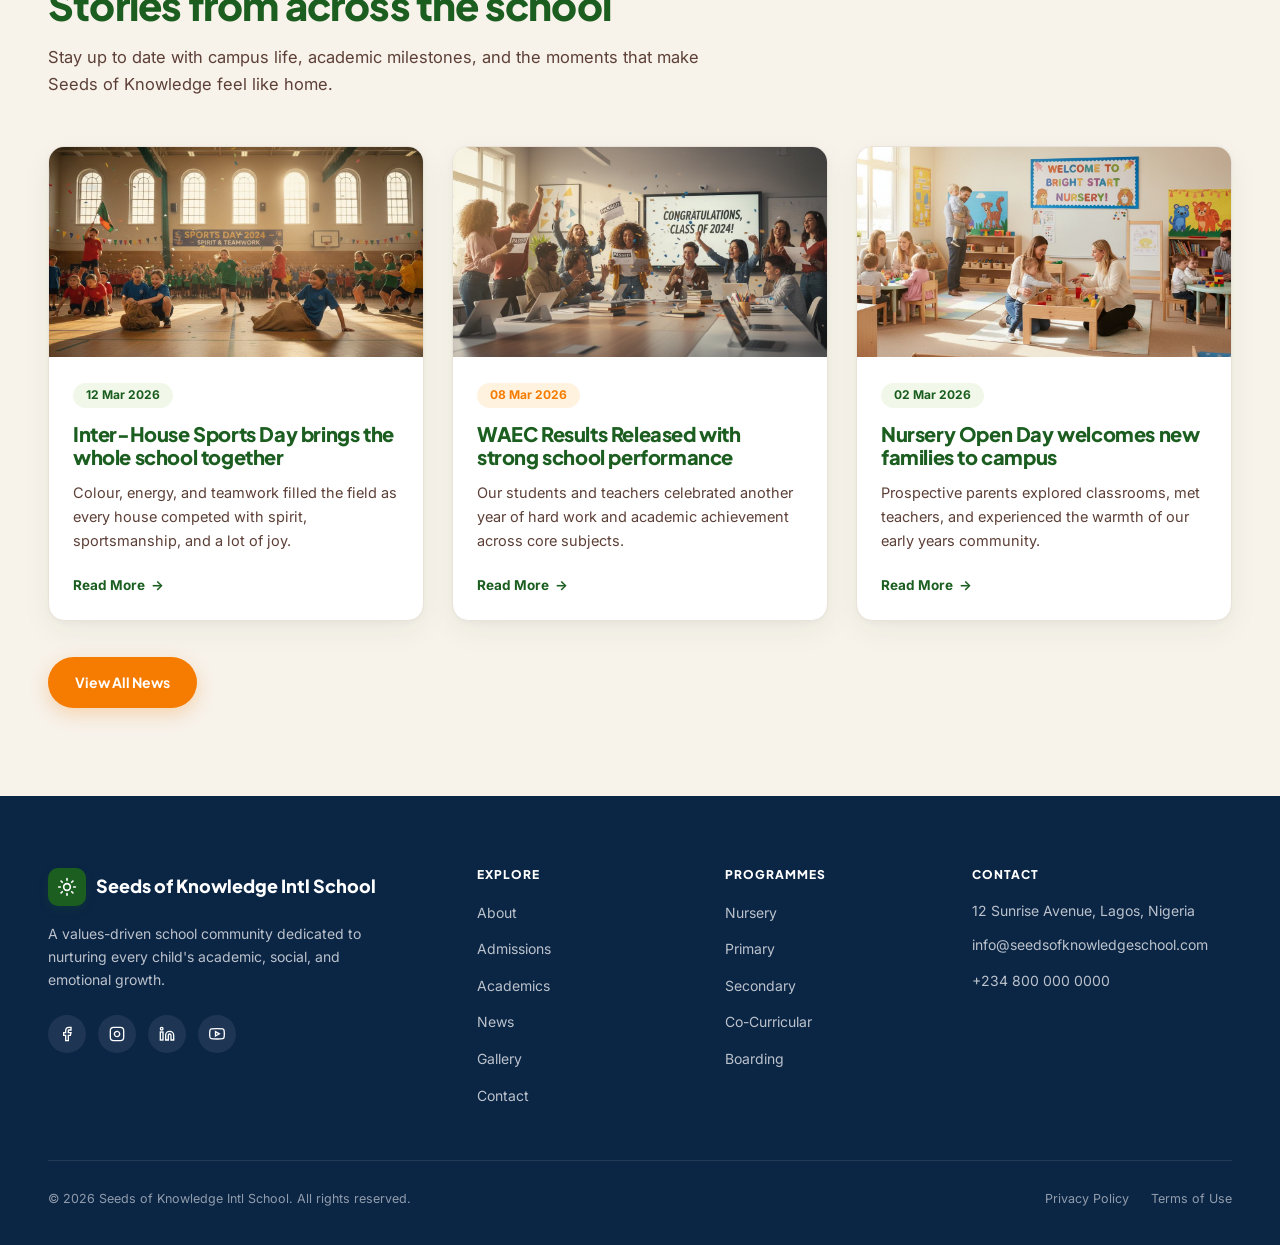
==== commit 135e9c6b: "Comprehensive responsiveness overhaul across all screen sizes (mobile, tablet, desktop)" ====
--- a/index.html
+++ b/index.html
@@ -19,7 +19,10 @@
             <path d="M12 2v2M12 20v2M4.93 4.93l1.41 1.41M17.66 17.66l1.41 1.41M2 12h2M20 12h2M6.34 17.66l-1.41 1.41M19.07 4.93l-1.41 1.41"></path>
           </svg>
         </span>
-        <span>Seeds of Knowledge Intl School</span>
+        <span class="brand-text">
+          <span class="brand-name">Seeds of Knowledge</span>
+          <span class="brand-sub">Intl School</span>
+        </span>
       </a>
 
       <nav class="main-nav" aria-label="Main Navigation">
@@ -57,6 +60,7 @@
       <a href="news.html" class="nav-link">News</a>
       <a href="gallery.html" class="nav-link">Gallery</a>
       <a href="contact.html" class="nav-link">Contact</a>
+      <a href="admissions.html" class="btn btn-orange mobile-drawer-btn">Apply for Admission</a>
       <div class="programme-switcher">
         <a href="nursery-primary.html" class="programme-pill">Nursery &amp; Primary</a>
         <a href="secondary.html" class="programme-pill highlighted">Secondary</a>
--- a/assets/css/styles.css
+++ b/assets/css/styles.css
@@ -32,12 +32,15 @@
   box-sizing: border-box;
   margin: 0;
   padding: 0;
+  overflow-wrap: break-word;
 }
 
 html {
   scroll-behavior: smooth;
   -webkit-font-smoothing: antialiased;
   -moz-osx-font-smoothing: grayscale;
+  overflow-x: hidden;
+  max-width: 100%;
 }
 
 body {
@@ -47,6 +50,8 @@
   line-height: 1.6;
   font-size: 16px;
   overflow-x: hidden;
+  max-width: 100%;
+  width: 100%;
 }
 
 h1, h2, h3, h4, h5, h6 {
@@ -76,11 +81,24 @@
   max-width: var(--container-max);
   margin: 0 auto;
   padding: 0 48px;
+  width: 100%;
+}
+
+@media (max-width: 1024px) {
+  .container {
+    padding: 0 28px;
+  }
 }
 
 @media (max-width: 768px) {
   .container {
     padding: 0 20px;
+  }
+}
+
+@media (max-width: 480px) {
+  .container {
+    padding: 0 16px;
   }
 }
 
@@ -93,10 +111,12 @@
   z-index: 1000;
   background-color: rgba(255, 253, 248, 0.96);
   backdrop-filter: blur(12px);
+  -webkit-backdrop-filter: blur(12px);
   border-bottom: 1px solid var(--border-warm);
-  height: 84px;
-  display: flex;
-  align-items: center;
+  min-height: 80px;
+  display: flex;
+  align-items: center;
+  transition: var(--transition);
 }
 
 .header-inner {
@@ -115,12 +135,9 @@
   align-items: center;
   gap: 10px;
   font-family: 'Plus Jakarta Sans', sans-serif;
-  font-weight: 800;
-  font-size: 16.5px;
-  color: var(--green-primary);
-  letter-spacing: -0.02em;
-  line-height: 1.2;
+  color: var(--green-primary);
   flex-shrink: 0;
+  min-width: 0;
 }
 
 .brand-icon {
@@ -139,6 +156,29 @@
 .brand-icon svg {
   width: 20px;
   height: 20px;
+}
+
+.brand-text {
+  display: flex;
+  flex-direction: column;
+  line-height: 1.18;
+  min-width: 0;
+}
+
+.brand-name {
+  font-size: 16px;
+  font-weight: 800;
+  letter-spacing: -0.02em;
+  color: var(--green-primary);
+  white-space: nowrap;
+}
+
+.brand-sub {
+  font-size: 11px;
+  font-weight: 600;
+  color: var(--text-muted);
+  letter-spacing: 0.02em;
+  white-space: nowrap;
 }
 
 .main-nav {
@@ -212,8 +252,8 @@
 
 .mobile-menu-toggle {
   display: none;
-  width: 38px;
-  height: 38px;
+  width: 40px;
+  height: 40px;
   border-radius: 10px;
   background-color: var(--green-light);
   color: var(--green-primary);
@@ -231,19 +271,21 @@
 
 .mobile-drawer {
   display: none;
-  position: fixed;
-  top: 68px;
+  position: absolute;
+  top: 100%;
   left: 0;
   right: 0;
-  max-height: calc(100vh - 68px);
+  width: 100%;
+  max-height: calc(100vh - 70px);
+  max-height: calc(100dvh - 70px);
   overflow-y: auto;
   background-color: var(--bg-cream);
-  border-bottom: 1px solid var(--border-warm);
-  box-shadow: 0 20px 40px rgba(0, 0, 0, 0.12);
-  padding: 20px 24px 24px;
+  border-bottom: 2px solid var(--border-warm);
+  box-shadow: 0 20px 40px rgba(0, 0, 0, 0.15);
+  padding: 18px 20px 24px;
   z-index: 999;
   flex-direction: column;
-  gap: 10px;
+  gap: 8px;
 }
 
 .mobile-drawer.open {
@@ -258,10 +300,19 @@
 
 .mobile-drawer .nav-link.active {
   background-color: var(--green-light);
+  font-weight: 700;
 }
 
 .mobile-drawer .nav-link.active::after {
   display: none;
+}
+
+.mobile-drawer .mobile-drawer-btn {
+  width: 100%;
+  margin-top: 6px;
+  text-align: center;
+  padding: 12px 20px;
+  font-size: 14.5px;
 }
 
 .mobile-drawer .programme-switcher {
@@ -276,72 +327,60 @@
   padding: 9px 12px;
 }
 
-/* Hide pill switcher first on medium laptops/tablets so nav + Apply Now never crowd */
-@media (max-width: 1260px) {
+/* Header Breakpoints */
+@media (max-width: 1200px) {
   .header-inner {
     padding: 0 28px;
-    gap: 16px;
+    gap: 14px;
   }
   .header-actions .programme-switcher {
     display: none;
   }
   .main-nav {
-    gap: 16px;
-  }
-}
-
-/* Tablet & Mobile Navigation (Apply Now inside, Hamburger icon at extreme right) */
+    gap: 14px;
+  }
+  .nav-link {
+    font-size: 13.5px;
+  }
+}
+
 @media (max-width: 1024px) {
+  .site-header {
+    min-height: 68px;
+  }
   .main-nav {
     display: none;
   }
   .mobile-menu-toggle {
     display: inline-flex;
-  }
-  .site-header {
-    height: 68px;
   }
   .header-inner {
     padding: 0 20px;
     gap: 12px;
   }
-  .brand-logo {
-    font-size: 15.5px;
-    gap: 9px;
-    flex: 1 1 auto;
-    min-width: 0;
-  }
-  .brand-logo span:last-child {
-    display: block;
-    overflow-wrap: break-word;
-  }
   .brand-icon {
-    width: 34px;
-    height: 34px;
+    width: 36px;
+    height: 36px;
+  }
+  .brand-name {
+    font-size: 15px;
+  }
+  .brand-sub {
+    font-size: 11px;
   }
   .header-actions {
     gap: 10px;
-    flex-shrink: 0;
     margin-left: 0;
   }
 }
 
 @media (max-width: 540px) {
   .site-header {
-    height: 64px;
-  }
-  .mobile-drawer {
-    top: 64px;
-    max-height: calc(100vh - 64px);
-    padding: 16px 18px 20px;
+    min-height: 62px;
+    padding: 8px 0;
   }
   .header-inner {
     padding: 0 14px;
-    gap: 8px;
-  }
-  .brand-logo {
-    font-size: 13.5px;
-    line-height: 1.18;
     gap: 8px;
   }
   .brand-icon {
@@ -353,17 +392,47 @@
     width: 17px;
     height: 17px;
   }
+  .brand-name {
+    font-size: 14px;
+  }
+  .brand-sub {
+    font-size: 10px;
+  }
   .header-actions {
     gap: 8px;
   }
   .header-actions .btn-sm {
-    padding: 8px 13px;
-    font-size: 12px;
+    padding: 7px 11px;
+    font-size: 11.5px;
   }
   .mobile-menu-toggle {
     width: 36px;
     height: 36px;
     border-radius: 9px;
+  }
+  .mobile-drawer {
+    padding: 14px 16px 20px;
+  }
+}
+
+@media (max-width: 380px) {
+  .header-inner {
+    padding: 0 10px;
+    gap: 6px;
+  }
+  .brand-name {
+    font-size: 13px;
+  }
+  .brand-sub {
+    font-size: 9.5px;
+  }
+  .header-actions .btn-sm {
+    padding: 6px 8px;
+    font-size: 10.5px;
+  }
+  .mobile-menu-toggle {
+    width: 34px;
+    height: 34px;
   }
 }
 
@@ -538,7 +607,7 @@
 }
 
 .section-title {
-  font-size: clamp(30px, 3.5vw, 42px);
+  font-size: clamp(22px, 4.5vw, 40px);
   font-weight: 800;
   color: var(--green-primary);
   margin-bottom: 16px;
@@ -566,7 +635,7 @@
 }
 
 .hero-title {
-  font-size: clamp(38px, 4.4vw, 56px);
+  font-size: clamp(26px, 6vw, 54px);
   font-weight: 800;
   color: var(--green-primary);
   line-height: 1.1;
@@ -630,6 +699,7 @@
   position: absolute;
   bottom: 20px;
   left: 20px;
+  max-width: calc(100% - 40px);
   background-color: var(--bg-white);
   color: var(--green-primary);
   font-family: 'Plus Jakarta Sans', sans-serif;
@@ -638,6 +708,8 @@
   padding: 10px 18px;
   border-radius: var(--radius-pill);
   box-shadow: 0 10px 25px rgba(0, 0, 0, 0.14);
+  white-space: normal;
+  word-break: normal;
 }
 
 /* Wide Hero Variant (About Page) */
@@ -846,7 +918,7 @@
 }
 
 .stats-banner-title {
-  font-size: clamp(32px, 3.8vw, 44px);
+  font-size: clamp(24px, 5vw, 42px);
   font-weight: 800;
   color: var(--bg-white);
   margin-bottom: 14px;
@@ -1110,6 +1182,8 @@
   display: flex;
   align-items: center;
   justify-content: space-between;
+  flex-wrap: wrap;
+  gap: 8px;
   padding: 15px 0;
   border-bottom: 1px solid var(--border-warm);
   font-size: 15px;
@@ -1443,9 +1517,9 @@
 }
 
 /* =========================================
-   RESPONSIVE BREAKPOINTS (Mobile 390px Figma)
+   COMPREHENSIVE RESPONSIVE BREAKPOINTS
    ========================================= */
-@media (max-width: 992px) {
+@media (max-width: 1024px) {
   .hero-grid,
   .split-2col,
   .stats-banner-grid,
@@ -1456,48 +1530,167 @@
 
   .grid-4 {
     grid-template-columns: repeat(2, 1fr);
+    gap: 20px;
   }
 
   .grid-3 {
     grid-template-columns: repeat(2, 1fr);
+    gap: 20px;
+  }
+
+  .stats-cards-row.cols-4 {
+    grid-template-columns: repeat(2, 1fr);
+    gap: 16px;
+  }
+
+  .stats-cards-row {
+    grid-template-columns: repeat(3, 1fr);
+    gap: 16px;
   }
 
   .footer-grid {
     grid-template-columns: 1fr 1fr;
+    gap: 36px;
+  }
+}
+
+@media (max-width: 768px) {
+  .section {
+    padding: 64px 0;
+  }
+
+  .grid-2 {
+    grid-template-columns: 1fr;
+    gap: 20px;
+  }
+
+  .stats-cards-row {
+    grid-template-columns: repeat(2, 1fr);
+  }
+
+  .form-grid {
+    grid-template-columns: 1fr;
+  }
+
+  .form-control {
+    font-size: 16px; /* Prevents mobile browser auto-zoom on input tap */
+  }
+
+  .modal-content {
+    max-width: 95vw;
   }
 }
 
 @media (max-width: 640px) {
   .section {
-    padding: 56px 0;
+    padding: 48px 0;
   }
 
   .hero-split,
   .hero-stacked {
-    padding: 36px 0 56px;
+    padding: 30px 0 46px;
   }
 
   .grid-4,
   .grid-3,
-  .grid-2,
-  .stats-cards-row,
-  .stats-cards-row.cols-4,
   .beyond-row-card,
-  .beyond-photos,
-  .form-grid,
+  .beyond-photos {
+    grid-template-columns: 1fr;
+  }
+
+  .beyond-photo-box {
+    min-height: 240px;
+  }
+
+  .card,
+  .form-card {
+    padding: 22px 18px !important;
+  }
+
+  .photo-card-body {
+    padding: 20px 18px;
+  }
+
+  .info-box-green,
+  .info-box-orange {
+    padding: 20px 18px !important;
+  }
+
+  .floating-pill {
+    bottom: 12px;
+    left: 12px;
+    right: 12px;
+    max-width: calc(100% - 24px);
+    width: fit-content;
+    font-size: 11.5px;
+    padding: 7px 13px;
+    border-radius: 12px;
+    line-height: 1.35;
+  }
+
+  .modal-backdrop {
+    padding: 12px;
+  }
+
+  .modal-content {
+    padding: 24px 18px !important;
+    border-radius: var(--radius-md);
+    max-height: 94vh;
+  }
+
+  .modal-close {
+    top: 12px;
+    right: 12px;
+    width: 32px;
+    height: 32px;
+    font-size: 16px;
+  }
+
   .footer-grid {
     grid-template-columns: 1fr;
-  }
-
-  .beyond-photo-box {
-    min-height: 280px;
+    gap: 28px;
+  }
+
+  .footer-bottom {
+    flex-direction: column;
+    align-items: flex-start;
+    gap: 12px;
+  }
+}
+
+@media (max-width: 480px) {
+  .stats-cards-row,
+  .stats-cards-row.cols-4 {
+    grid-template-columns: 1fr;
+  }
+
+  .hero-buttons {
+    flex-direction: column;
+    width: 100%;
   }
 
   .hero-buttons .btn {
-    width: auto;
-  }
-
-  .card {
-    padding: 24px 20px;
-  }
-}
+    width: 100%;
+    text-align: center;
+  }
+
+  .hero-trust {
+    flex-direction: column;
+    align-items: flex-start;
+    gap: 10px;
+  }
+
+  .filter-bar {
+    gap: 6px;
+  }
+
+  .filter-btn {
+    font-size: 12px;
+    padding: 7px 13px;
+  }
+
+  .footer-legal {
+    flex-wrap: wrap;
+    gap: 14px;
+  }
+}
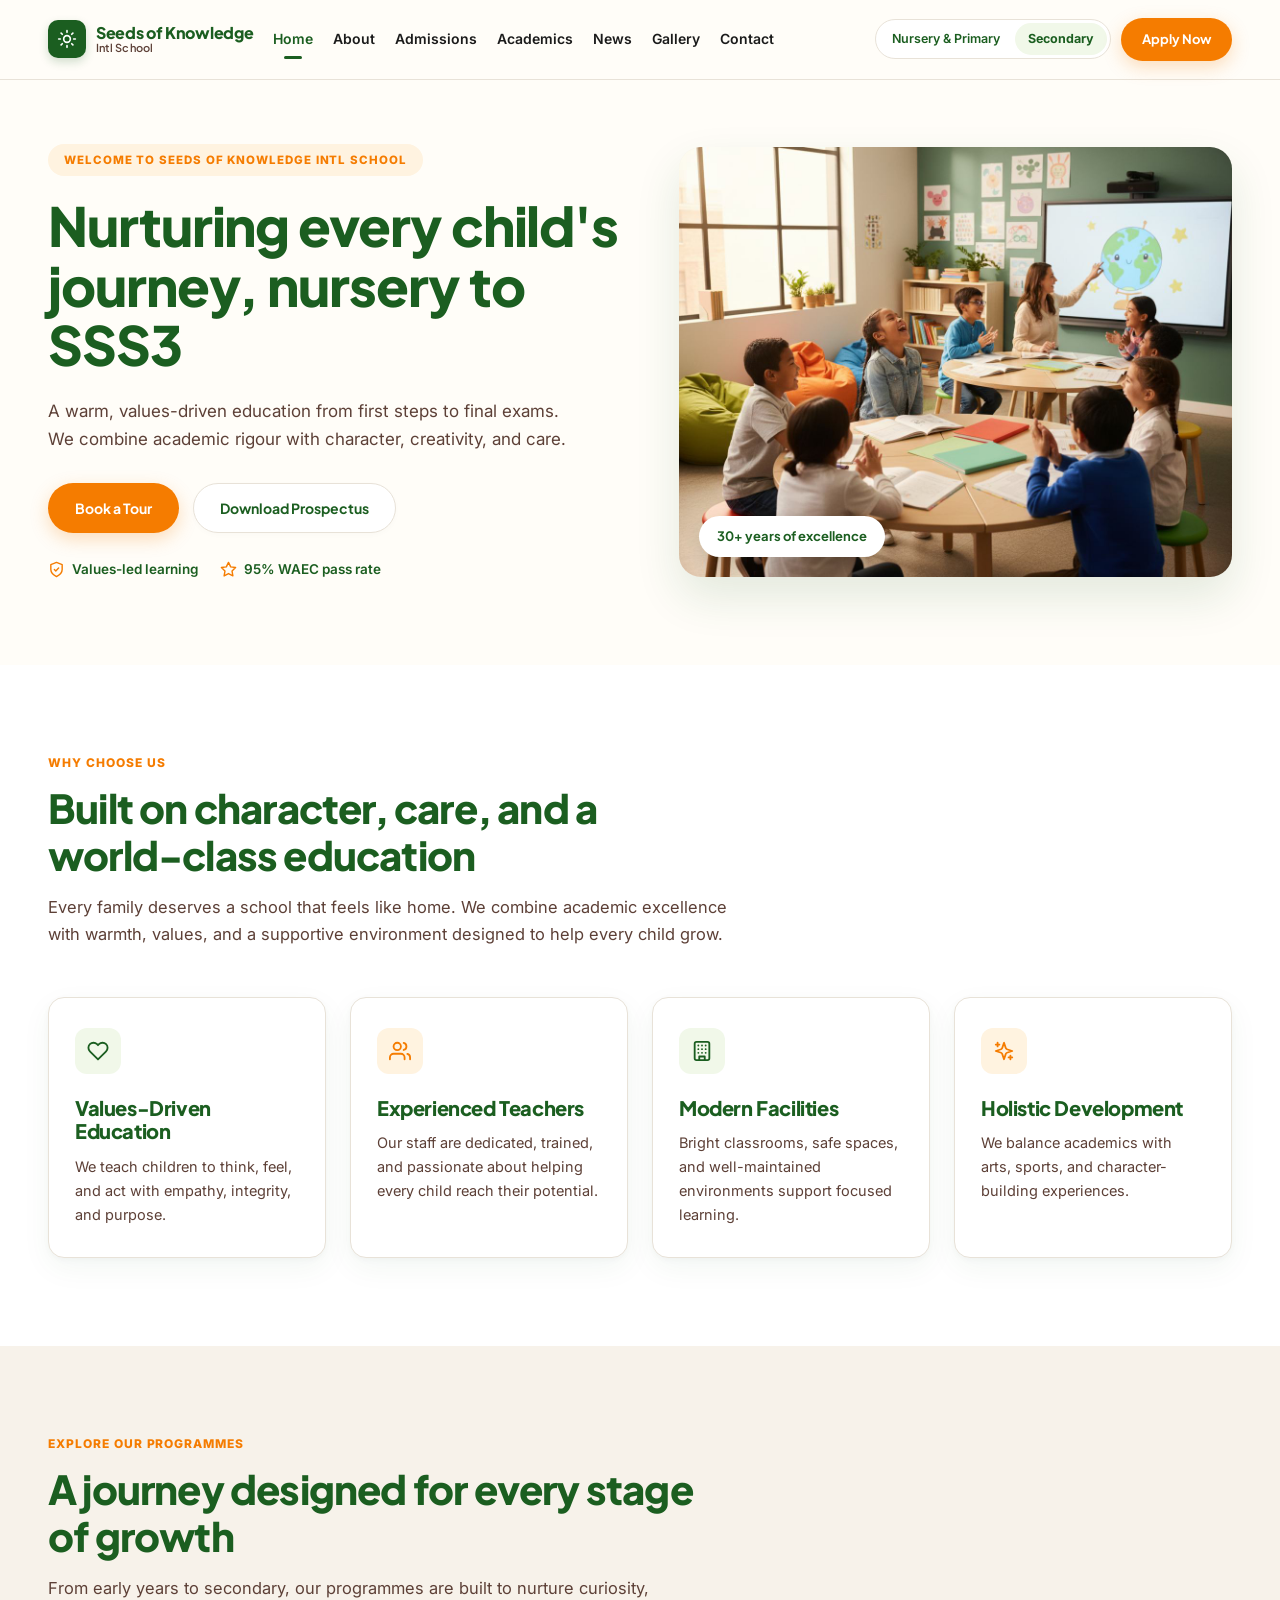
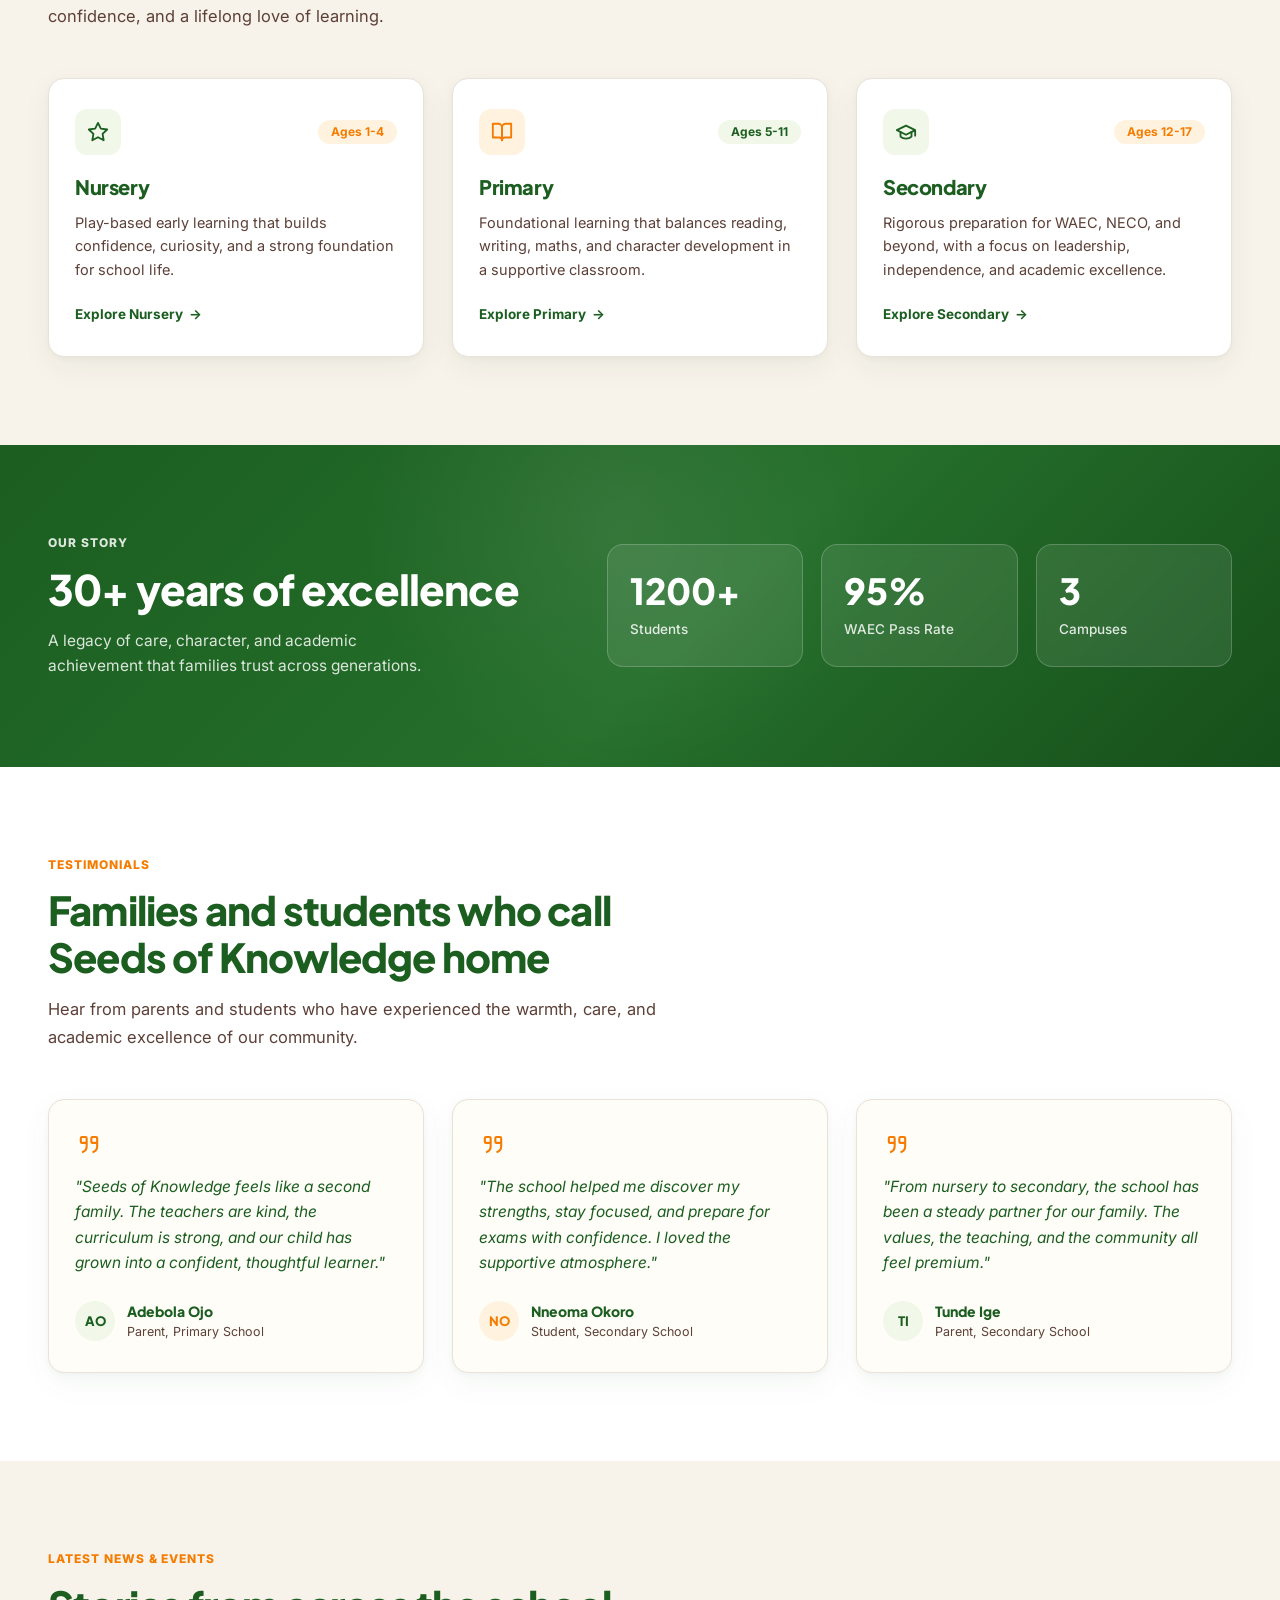
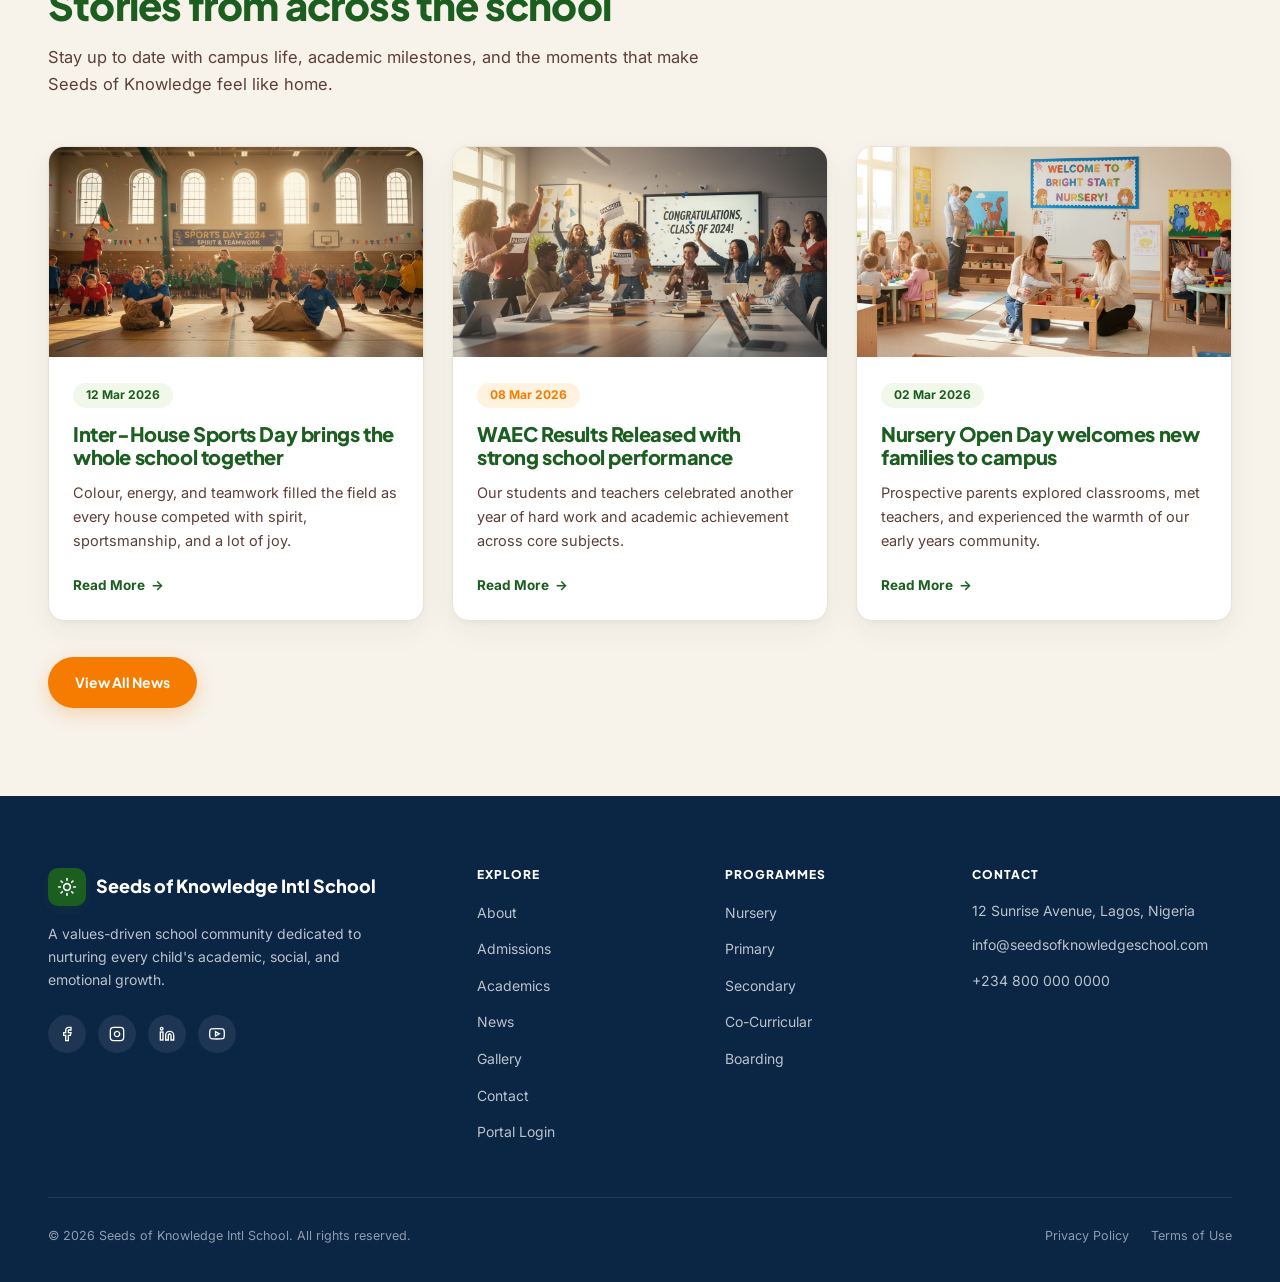
==== commit 14932f1a: "Add Portal Login navigation links to all 9 pages for seamless backend access" ====
--- a/index.html
+++ b/index.html
@@ -5,6 +5,65 @@
   <meta name="viewport" content="width=device-width, initial-scale=1.0" />
   <title>Seeds of Knowledge Intl School | Nurturing Every Child's Journey, Nursery to SSS3</title>
   <meta name="description" content="A warm, values-driven education from first steps to final exams. Seeds of Knowledge Intl School combines academic rigour with character, creativity, and care across Lagos, Nigeria." />
+    <link rel="icon" type="image/svg+xml" href="favicon.svg" />
+  <link rel="icon" type="image/png" sizes="32x32" href="favicon-32x32.png" />
+  <link rel="icon" type="image/png" sizes="16x16" href="favicon-16x16.png" />
+  <link rel="apple-touch-icon" sizes="180x180" href="apple-touch-icon.png" />
+  <link rel="canonical" href="https://seedsofknowledgeschool.com/" />
+
+  <!-- Open Graph / Facebook -->
+  <meta property="og:type" content="website" />
+  <meta property="og:site_name" content="Seeds of Knowledge Intl School" />
+  <meta property="og:locale" content="en_NG" />
+  <meta property="og:url" content="https://seedsofknowledgeschool.com/" />
+  <meta property="og:title" content="Seeds of Knowledge Intl School | Nurturing Every Child's Journey, Nursery to SSS3" />
+  <meta property="og:description" content="A warm, values-driven education from first steps to final exams. Seeds of Knowledge Intl School combines academic rigour with character, creativity, and care across Lagos, Nigeria." />
+  <meta property="og:image" content="https://seedsofknowledgeschool.com/assets/images/hero-home.jpg" />
+
+  <!-- Twitter Card -->
+  <meta name="twitter:card" content="summary_large_image" />
+  <meta name="twitter:url" content="https://seedsofknowledgeschool.com/" />
+  <meta name="twitter:title" content="Seeds of Knowledge Intl School | Nurturing Every Child's Journey, Nursery to SSS3" />
+  <meta name="twitter:description" content="A warm, values-driven education from first steps to final exams. Seeds of Knowledge Intl School combines academic rigour with character, creativity, and care across Lagos, Nigeria." />
+  <meta name="twitter:image" content="https://seedsofknowledgeschool.com/assets/images/hero-home.jpg" />
+
+  <!-- Schema.org JSON-LD -->
+  <script type="application/ld+json">
+  {
+    "@context": "https://schema.org",
+    "@type": "School",
+    "name": "Seeds of Knowledge Intl School",
+    "url": "https://seedsofknowledgeschool.com/",
+    "logo": "https://seedsofknowledgeschool.com/favicon.svg",
+    "image": "https://seedsofknowledgeschool.com/assets/images/hero-home.jpg",
+    "description": "A values-driven school community dedicated to nurturing every child's academic, social, and emotional growth from Creche to SSS3 across 3 Lagos campuses.",
+    "telephone": "+2348000000000",
+    "email": "info@seedsofknowledgeschool.com",
+    "address": {
+      "@type": "PostalAddress",
+      "streetAddress": "12 Sunrise Avenue",
+      "addressLocality": "Lagos",
+      "addressCountry": "NG"
+    },
+    "subOrganization": [
+      {
+        "@type": "School",
+        "name": "Seeds of Knowledge Lagos Mainland Flagship Campus",
+        "address": "12 Sunrise Avenue, Lagos, Nigeria"
+      },
+      {
+        "@type": "School",
+        "name": "Seeds of Knowledge Victoria Island / Lekki Annex",
+        "address": "Plot 24 Sunrise Close, Off Admiralty Way, Lekki Phase 1, Lagos"
+      },
+      {
+        "@type": "School",
+        "name": "Seeds of Knowledge Ikeja GRA Campus",
+        "address": "8 Crescent Way, Ikeja GRA, Lagos"
+      }
+    ]
+  }
+  </script>
   <link rel="stylesheet" href="assets/css/styles.css" />
 </head>
 <body>
@@ -60,6 +119,7 @@
       <a href="news.html" class="nav-link">News</a>
       <a href="gallery.html" class="nav-link">Gallery</a>
       <a href="contact.html" class="nav-link">Contact</a>
+      <a href="login" class="nav-link">Portal Login</a>
       <a href="admissions.html" class="btn btn-orange mobile-drawer-btn">Apply for Admission</a>
       <div class="programme-switcher">
         <a href="nursery-primary.html" class="programme-pill">Nursery &amp; Primary</a>
@@ -454,6 +514,7 @@
             <li><a href="news.html">News</a></li>
             <li><a href="gallery.html">Gallery</a></li>
             <li><a href="contact.html">Contact</a></li>
+            <li><a href="login">Portal Login</a></li>
           </ul>
         </div>
 
--- a/assets/css/styles.css
+++ b/assets/css/styles.css
@@ -37,10 +37,15 @@
 
 html {
   scroll-behavior: smooth;
+  scroll-padding-top: 90px;
   -webkit-font-smoothing: antialiased;
   -moz-osx-font-smoothing: grayscale;
   overflow-x: hidden;
   max-width: 100%;
+}
+
+[id] {
+  scroll-margin-top: 90px;
 }
 
 body {
@@ -767,15 +772,50 @@
   transition: var(--transition);
   display: flex;
   flex-direction: column;
-}
-
-.card:hover {
-  transform: translateY(-4px);
-  box-shadow: var(--shadow-hover);
+  box-sizing: border-box;
+  min-width: 0;
+  overflow-wrap: break-word;
+}
+
+@media (hover: hover) {
+  .card:hover {
+    transform: translateY(-4px);
+    box-shadow: var(--shadow-hover);
+  }
+}
+
+@media (hover: none) {
+  .card:hover {
+    transform: none;
+    box-shadow: var(--shadow-card);
+  }
 }
 
 .card-cream {
   background-color: var(--bg-cream);
+}
+
+/* Contact Info Cards Stack */
+.contact-cards-stack {
+  display: flex;
+  flex-direction: column;
+  gap: 20px;
+  width: 100%;
+}
+
+.contact-cards-stack > .card {
+  width: 100%;
+  margin-bottom: 0;
+}
+
+.contact-cards-stack > .card:not(:last-child) {
+  margin-bottom: 20px;
+}
+
+@supports (gap: 20px) {
+  .contact-cards-stack > .card:not(:last-child) {
+    margin-bottom: 0;
+  }
 }
 
 .icon-box {
@@ -808,6 +848,8 @@
   display: flex;
   align-items: center;
   justify-content: space-between;
+  flex-wrap: wrap;
+  gap: 8px;
   margin-bottom: 20px;
 }
 
@@ -1162,6 +1204,18 @@
   font-size: 14px;
   color: var(--text-muted);
   line-height: 1.5;
+  min-width: 0;
+}
+
+.check-list li span {
+  min-width: 0;
+  overflow-wrap: break-word;
+}
+
+.check-list li a,
+.card-text a {
+  word-break: break-all;
+  overflow-wrap: anywhere;
 }
 
 .check-list li svg {
@@ -1340,6 +1394,8 @@
 }
 
 .form-control {
+  width: 100%;
+  display: block;
   padding: 12px 16px;
   border-radius: 10px;
   border: 1px solid var(--border-warm);
@@ -1360,6 +1416,29 @@
 textarea.form-control {
   min-height: 110px;
   resize: vertical;
+}
+
+.form-status-msg {
+  display: none;
+  padding: 14px 18px;
+  margin-bottom: 16px;
+  border-radius: var(--radius-sm);
+  font-size: 14px;
+  line-height: 1.5;
+}
+
+.form-status-msg.is-visible {
+  display: block;
+}
+
+.form-status-msg.is-success {
+  background-color: var(--green-light);
+  color: var(--green-dark);
+}
+
+.form-status-msg.is-error {
+  background-color: var(--orange-light);
+  color: #9a3b00;
 }
 
 /* Modal Overlay */
@@ -1559,9 +1638,26 @@
     padding: 64px 0;
   }
 
+  .grid-3,
   .grid-2 {
-    grid-template-columns: 1fr;
-    gap: 20px;
+    grid-template-columns: 1fr !important;
+    gap: 24px;
+  }
+
+  .split-2col {
+    grid-template-columns: 1fr !important;
+    gap: 32px;
+  }
+
+  .split-2col > * {
+    min-width: 0;
+    width: 100%;
+  }
+
+  .card,
+  .form-card {
+    box-sizing: border-box;
+    width: 100%;
   }
 
   .stats-cards-row {
@@ -1593,9 +1689,30 @@
 
   .grid-4,
   .grid-3,
+  .grid-2,
   .beyond-row-card,
   .beyond-photos {
-    grid-template-columns: 1fr;
+    grid-template-columns: 1fr !important;
+    gap: 22px;
+  }
+
+  .card-top-between {
+    flex-direction: column;
+    align-items: flex-start;
+    gap: 8px;
+    margin-bottom: 16px;
+  }
+
+  .card-top-between .role-label {
+    margin-bottom: 0;
+  }
+
+  .check-list li span {
+    display: flex;
+    flex-direction: column;
+    gap: 3px;
+    min-width: 0;
+    width: 100%;
   }
 
   .beyond-photo-box {
@@ -1605,6 +1722,8 @@
   .card,
   .form-card {
     padding: 22px 18px !important;
+    width: 100%;
+    box-sizing: border-box;
   }
 
   .photo-card-body {
